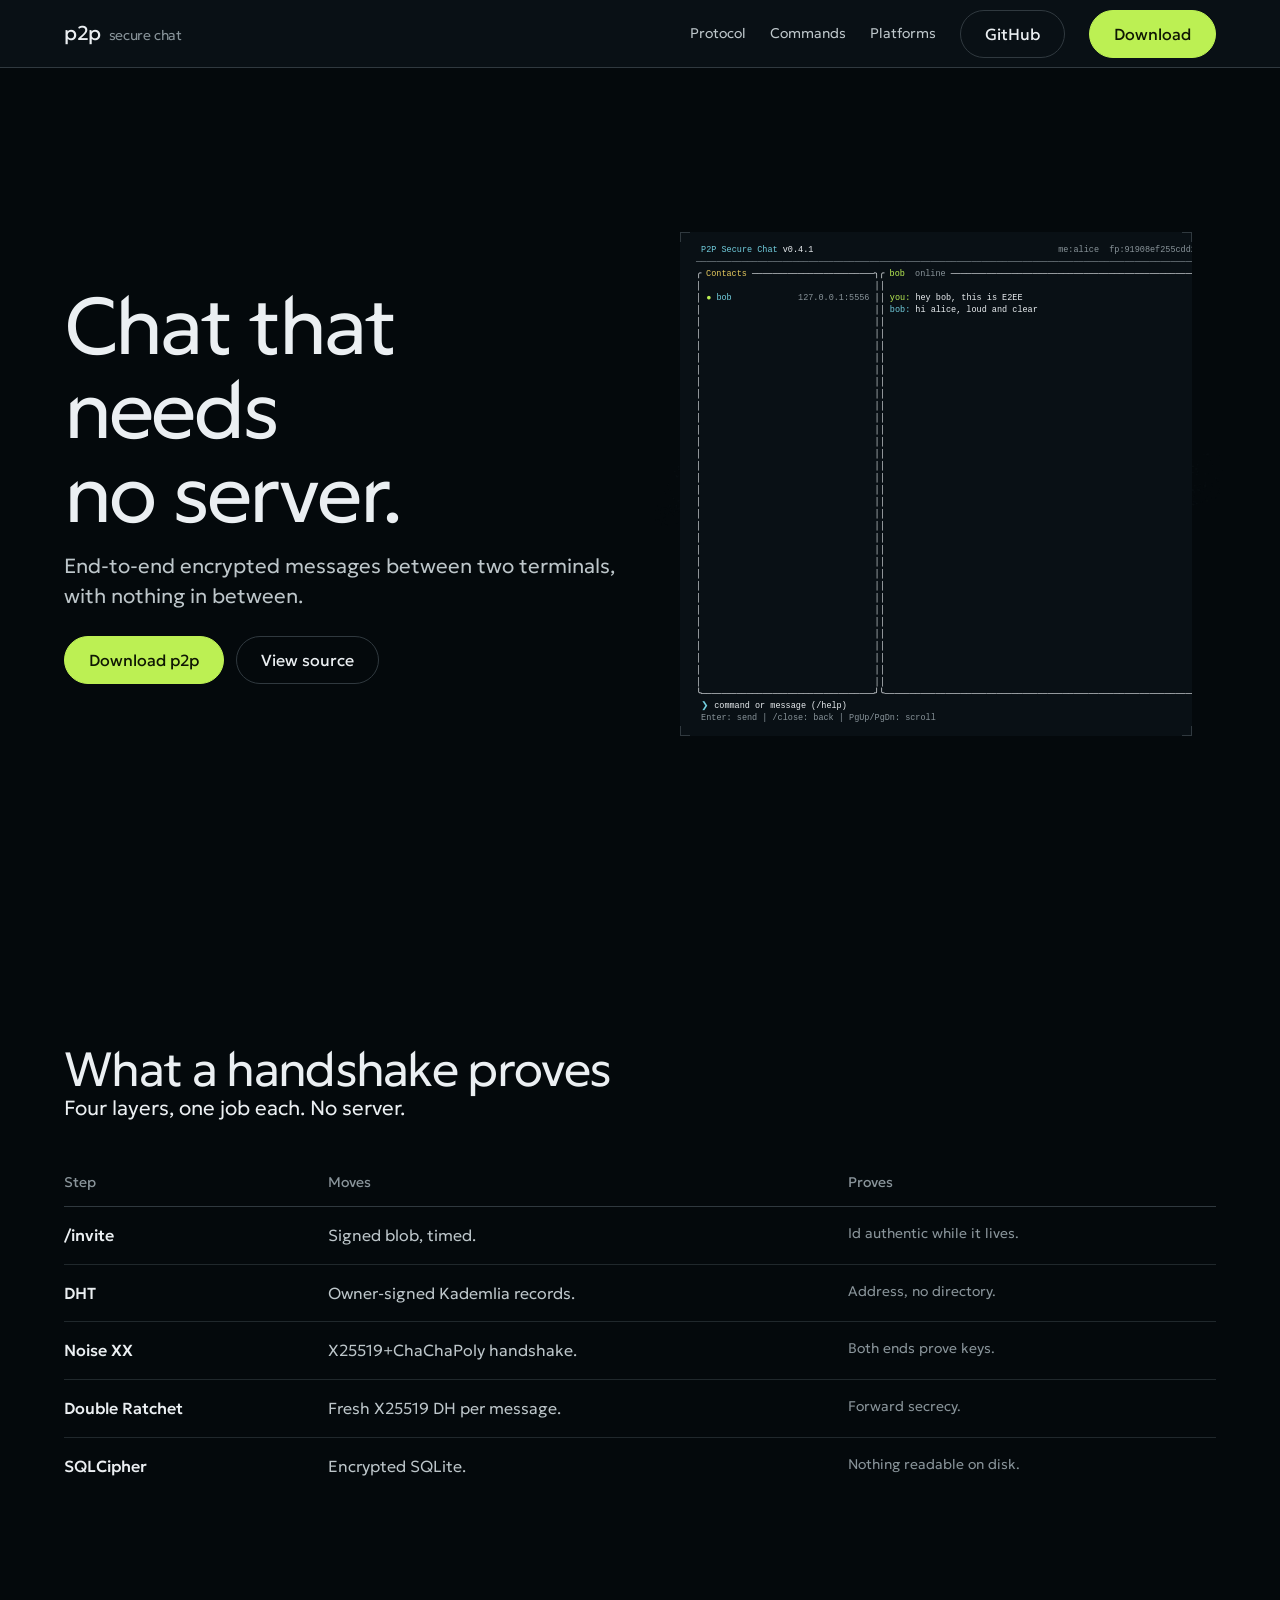
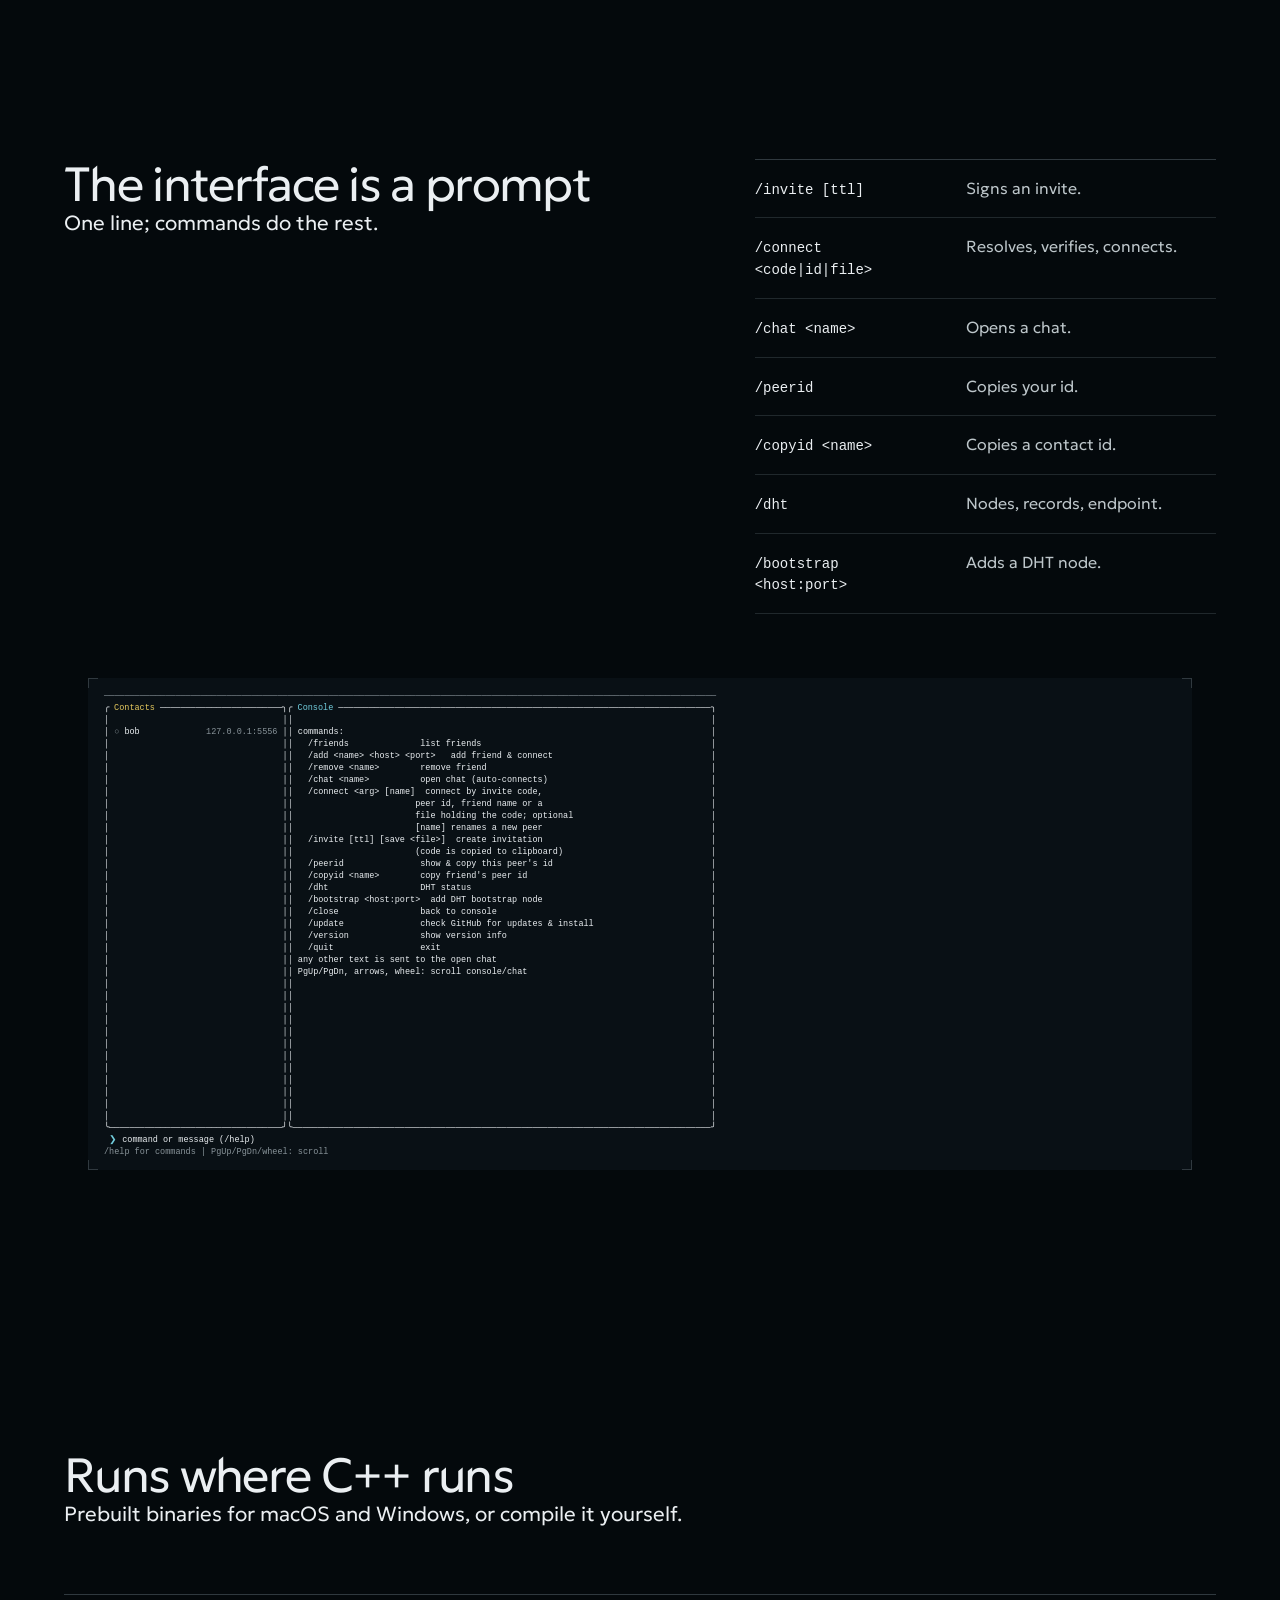
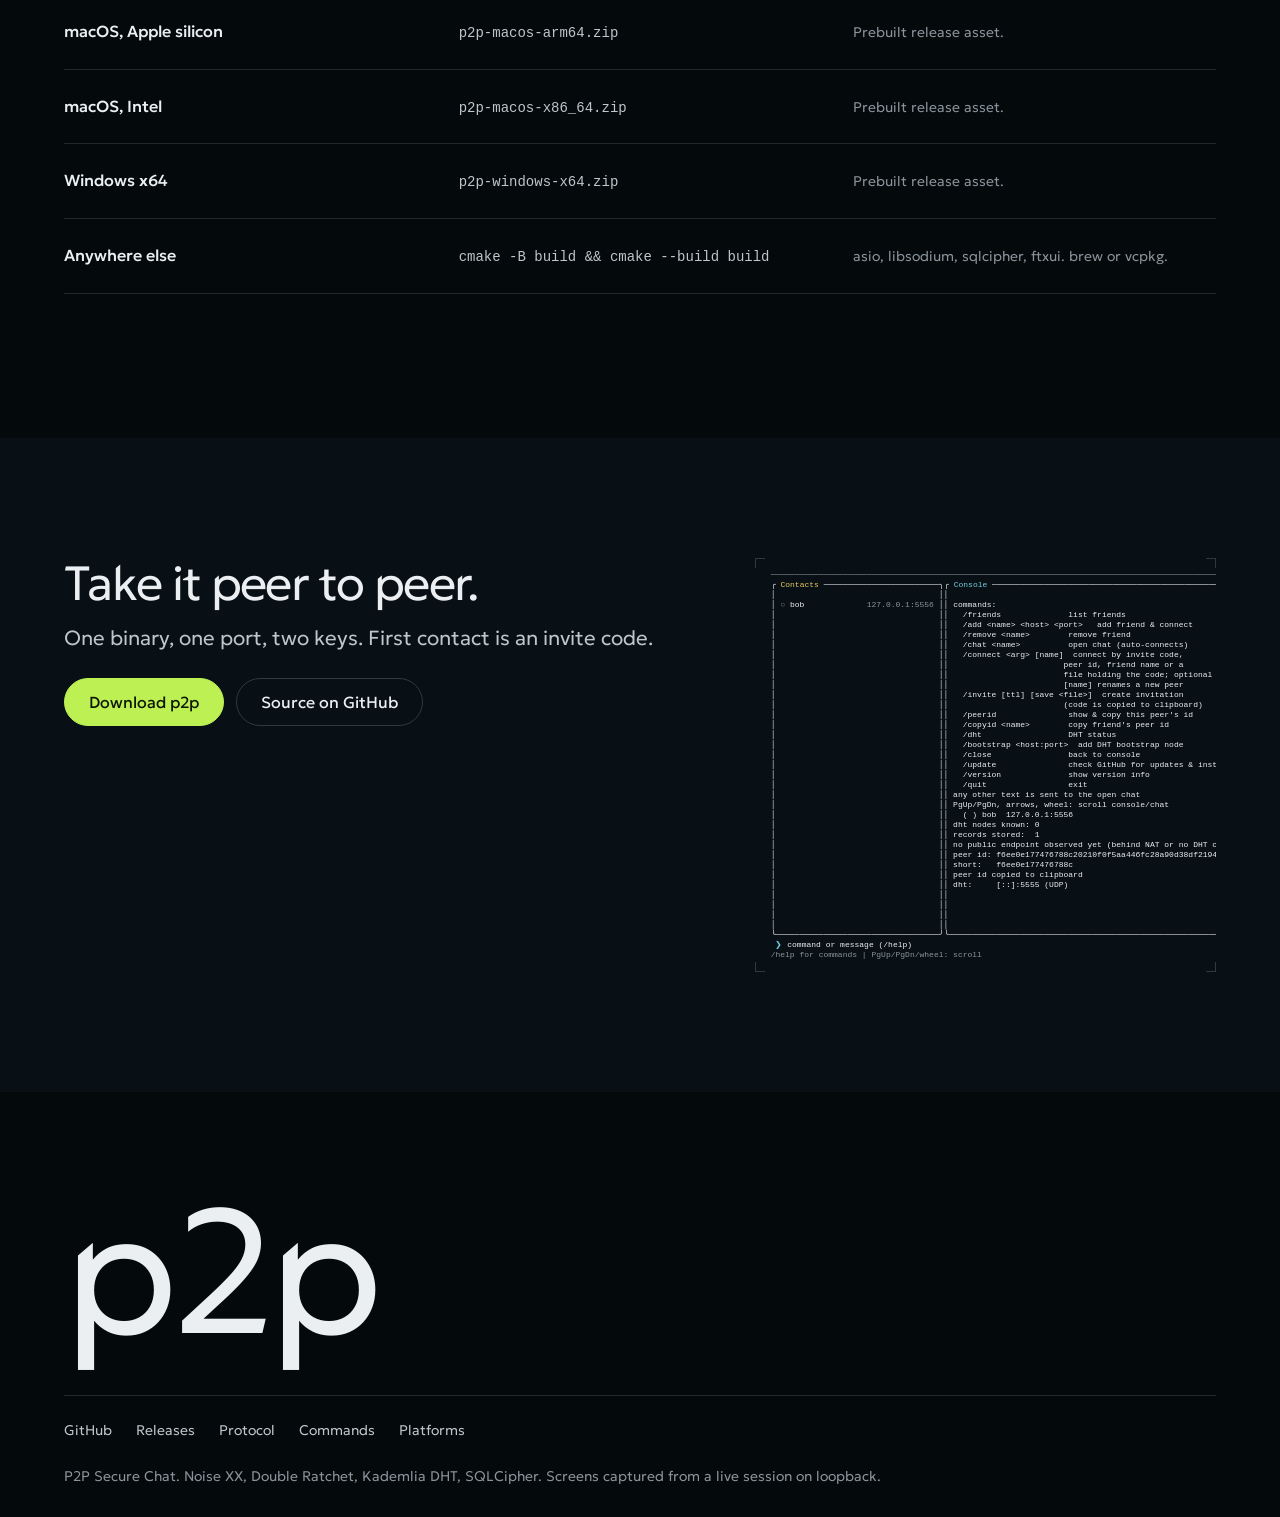
==== landing/index.html @ c4ec3f90 "huge update" ====
<!DOCTYPE html>
<html lang="en">
<head>
<meta charset="utf-8">
<meta name="viewport" content="width=device-width, initial-scale=1">
<title>p2p: end-to-end encrypted chat for terminals</title>
<meta name="description" content="p2p is a decentralized, end-to-end encrypted chat client for the terminal. No servers, no accounts: Noise XX, Double Ratchet and a Kademlia DHT between two peers.">
<link rel="preconnect" href="https://fonts.googleapis.com">
<link rel="preconnect" href="https://fonts.gstatic.com" crossorigin>
<link href="https://fonts.googleapis.com/css2?family=Geologica:wght,CRSV,SHRP@200..500,0,0..100&display=swap" rel="stylesheet">
<link rel="stylesheet" href="./page.css">
<script>document.documentElement.classList.add('js');</script>
</head>
<body>
<a class="skip" href="#main">Skip to content</a>

<header class="nav">
  <div class="container nav__in">
    <a class="wordmark" href="#top" aria-label="p2p, back to top">p2p<small>secure chat</small></a>
    <nav class="nav__links" aria-label="Sections">
      <a href="#protocol">Protocol</a>
      <a href="#commands">Commands</a>
      <a href="#platforms">Platforms</a>
      <a class="btn btn--line" href="https://github.com/immersedin/enB" rel="noopener">GitHub</a>
      <a class="btn" href="https://github.com/immersedin/enB/releases" rel="noopener">Download</a>
    </nav>
  </div>
</header>

<main id="main">

  <!-- ============ hero: Settled ============ -->
  <section class="hero" id="top">
    <div class="container hero__grid">
      <div class="hero__copy" data-reveal>
        <h1>Chat that needs no server.</h1>
        <p class="lead">End-to-end encrypted messages between two terminals, with nothing in between.</p>
        <div class="actions">
          <a class="btn" href="https://github.com/immersedin/enB/releases" rel="noopener">Download p2p</a>
          <a class="btn btn--line" href="https://github.com/immersedin/enB" rel="noopener">View source</a>
        </div>
      </div>
      <div class="hero__vis" data-reveal style="--i:1">
        <canvas class="cloud" id="cloud" aria-hidden="true"></canvas>
        <figure class="shot ticks" data-slot="chat" data-kind="product" data-alt="The p2p chat window in a live session between alice and bob">
          <pre class="scr" role="img" aria-label="p2p chat window: bob online, two messages exchanged">
<span class="k-cyan k-b"> P2P Secure Chat</span><span class="k-b"> v0.4.1                                                </span><span class="k-gray k-b">me:alice  fp:91908ef255cdd2f2  tcp:5555  udp:5555</span>
<span class="k-gray k-b">────────────────────────────────────────────────────────────────────────────────────────────────────────────────────────</span>
<span class="k-b">╭</span><span class="k-yellow k-b"> Contacts </span><span class="k-b">────────────────────────╮╭</span><span class="k-green k-b"> bob </span><span class="k-gray k-b"> online </span><span class="k-b">─────────────────────────────────────────────────────────────────────╮</span>
<span class="k-b">│                                  ││                                                                                  │</span>
<span class="k-b">│ </span><span class="k-green k-b">● </span><span class="k-cyan k-b">bob</span><span class="k-b">             </span><span class="k-gray k-b">127.0.0.1:5556</span><span class="k-b"> ││ </span><span class="k-green k-b">you: </span><span class="k-b">hey bob, this is E2EE                                                       │</span>
<span class="k-b">│                                  ││ </span><span class="k-cyan k-b">bob: </span><span class="k-b">hi alice, loud and clear                                                    │</span>
<span class="k-b">│                                  ││                                                                                  │</span>
<span class="k-b">│                                  ││                                                                                  │</span>
<span class="k-b">│                                  ││                                                                                  │</span>
<span class="k-b">│                                  ││                                                                                  │</span>
<span class="k-b">│                                  ││                                                                                  │</span>
<span class="k-b">│                                  ││                                                                                  │</span>
<span class="k-b">│                                  ││                                                                                  │</span>
<span class="k-b">│                                  ││                                                                                  │</span>
<span class="k-b">│                                  ││                                                                                  │</span>
<span class="k-b">│                                  ││                                                                                  │</span>
<span class="k-b">│                                  ││                                                                                  │</span>
<span class="k-b">│                                  ││                                                                                  │</span>
<span class="k-b">│                                  ││                                                                                  │</span>
<span class="k-b">│                                  ││                                                                                  │</span>
<span class="k-b">│                                  ││                                                                                  │</span>
<span class="k-b">│                                  ││                                                                                  │</span>
<span class="k-b">│                                  ││                                                                                  │</span>
<span class="k-b">│                                  ││                                                                                  │</span>
<span class="k-b">│                                  ││                                                                                  │</span>
<span class="k-b">│                                  ││                                                                                  │</span>
<span class="k-b">│                                  ││                                                                                  │</span>
<span class="k-b">│                                  ││                                                                                  │</span>
<span class="k-b">│                                  ││                                                                                  │</span>
<span class="k-b">│                                  ││                                                                                  │</span>
<span class="k-b">│                                  ││                                                                                  │</span>
<span class="k-b">│                                  ││                                                                                  │</span>
<span class="k-b">│                                  ││                                                                                  │</span>
<span class="k-b">│                                  ││                                                                                  │</span>
<span class="k-b">│                                  ││                                                                                  │</span>
<span class="k-b">│                                  ││                                                                                  │</span>
<span class="k-b">│                                  ││                                                                                  │</span>
<span class="k-b">╰──────────────────────────────────╯╰──────────────────────────────────────────────────────────────────────────────────╯</span>
<span class="k-cyan k-b"> ❯ </span><span class="k-b">command or message (/help)</span>
<span class="k-gray k-b"> Enter: send | /close: back | PgUp/PgDn: scroll</span>
</pre>        </figure>
      </div>
    </div>
  </section>

  <!-- ============ protocol: table ============ -->
  <section class="section" id="protocol">
    <div class="container grid-12">
      <div class="head-block" data-reveal>
        <h2>What a handshake proves</h2>
        <p class="lead">Four layers, one job each. No server.</p>
      </div>
      <div class="body-block--full" data-reveal style="--i:1">
        <table class="ptable">
          <thead>
            <tr><th>Step</th><th>Moves</th><th>Proves</th></tr>
          </thead>
          <tbody>
            <tr>
              <td class="step">/invite</td>
              <td class="what">Signed blob, timed.</td>
              <td class="proves">Id authentic while it lives.</td>
            </tr>
            <tr>
              <td class="step">DHT</td>
              <td class="what">Owner-signed Kademlia records.</td>
              <td class="proves">Address, no directory.</td>
            </tr>
            <tr>
              <td class="step">Noise XX</td>
              <td class="what">X25519+ChaChaPoly handshake.</td>
              <td class="proves">Both ends prove keys.</td>
            </tr>
            <tr>
              <td class="step">Double Ratchet</td>
              <td class="what">Fresh X25519 DH per message.</td>
              <td class="proves">Forward secrecy.</td>
            </tr>
            <tr>
              <td class="step">SQLCipher</td>
              <td class="what">Encrypted SQLite.</td>
              <td class="proves">Nothing readable on disk.</td>
            </tr>
          </tbody>
        </table>
      </div>
    </div>
  </section>

  <!-- ============ commands: split ============ -->
  <section class="section section--tight" id="commands">
    <div class="container grid-12 split">
      <div class="head-block" data-reveal>
        <h2>The interface is a prompt</h2>
        <p class="lead">One line; commands do the rest.</p>
      </div>
      <div class="body-block" data-reveal style="--i:1">
        <div class="cmds">
          <div class="cmd"><code>/invite [ttl]</code><p>Signs an invite.</p></div>
          <div class="cmd"><code>/connect &lt;code|id|file&gt;</code><p>Resolves, verifies, connects.</p></div>
          <div class="cmd"><code>/chat &lt;name&gt;</code><p>Opens a chat.</p></div>
          <div class="cmd"><code>/peerid</code><p>Copies your id.</p></div>
          <div class="cmd"><code>/copyid &lt;name&gt;</code><p>Copies a contact id.</p></div>
          <div class="cmd"><code>/dht</code><p>Nodes, records, endpoint.</p></div>
          <div class="cmd"><code>/bootstrap &lt;host:port&gt;</code><p>Adds a DHT node.</p></div>
        </div>
      </div>
    </div>
    <div class="container" style="margin-top: var(--space-2xl);">
      <figure class="shot ticks" data-slot="help" data-kind="product" data-alt="The p2p console listing every slash command" data-reveal>
        <pre class="scr" role="img" aria-label="p2p console showing the slash command list">
<span class="k-gray k-b">────────────────────────────────────────────────────────────────────────────────────────────────────────────────────────</span>
<span class="k-b">╭</span><span class="k-yellow k-b"> Contacts </span><span class="k-b">────────────────────────╮╭</span><span class="k-cyan k-b"> Console </span><span class="k-b">─────────────────────────────────────────────────────────────────────────╮</span>
<span class="k-b">│                                  ││                                                                                  │</span>
<span class="k-b">│ </span><span class="k-gray k-b">○ </span><span class="k-white k-b">bob</span><span class="k-b">             </span><span class="k-gray k-b">127.0.0.1:5556</span><span class="k-b"> ││ commands:                                                                        │</span>
<span class="k-b">│                                  ││   /friends              list friends                                             │</span>
<span class="k-b">│                                  ││   /add &lt;name&gt; &lt;host&gt; &lt;port&gt;   add friend &amp; connect                               │</span>
<span class="k-b">│                                  ││   /remove &lt;name&gt;        remove friend                                            │</span>
<span class="k-b">│                                  ││   /chat &lt;name&gt;          open chat (auto-connects)                                │</span>
<span class="k-b">│                                  ││   /connect &lt;arg&gt; [name]  connect by invite code,                                 │</span>
<span class="k-b">│                                  ││                        peer id, friend name or a                                 │</span>
<span class="k-b">│                                  ││                        file holding the code; optional                           │</span>
<span class="k-b">│                                  ││                        [name] renames a new peer                                 │</span>
<span class="k-b">│                                  ││   /invite [ttl] [save &lt;file&gt;]  create invitation                                 │</span>
<span class="k-b">│                                  ││                        (code is copied to clipboard)                             │</span>
<span class="k-b">│                                  ││   /peerid               show &amp; copy this peer's id                               │</span>
<span class="k-b">│                                  ││   /copyid &lt;name&gt;        copy friend's peer id                                    │</span>
<span class="k-b">│                                  ││   /dht                  DHT status                                               │</span>
<span class="k-b">│                                  ││   /bootstrap &lt;host:port&gt;  add DHT bootstrap node                                 │</span>
<span class="k-b">│                                  ││   /close                back to console                                          │</span>
<span class="k-b">│                                  ││   /update               check GitHub for updates &amp; install                       │</span>
<span class="k-b">│                                  ││   /version              show version info                                        │</span>
<span class="k-b">│                                  ││   /quit                 exit                                                     │</span>
<span class="k-b">│                                  ││ any other text is sent to the open chat                                          │</span>
<span class="k-b">│                                  ││ PgUp/PgDn, arrows, wheel: scroll console/chat                                    │</span>
<span class="k-b">│                                  ││                                                                                  │</span>
<span class="k-b">│                                  ││                                                                                  │</span>
<span class="k-b">│                                  ││                                                                                  │</span>
<span class="k-b">│                                  ││                                                                                  │</span>
<span class="k-b">│                                  ││                                                                                  │</span>
<span class="k-b">│                                  ││                                                                                  │</span>
<span class="k-b">│                                  ││                                                                                  │</span>
<span class="k-b">│                                  ││                                                                                  │</span>
<span class="k-b">│                                  ││                                                                                  │</span>
<span class="k-b">│                                  ││                                                                                  │</span>
<span class="k-b">│                                  ││                                                                                  │</span>
<span class="k-b">│                                  ││                                                                                  │</span>
<span class="k-b">╰──────────────────────────────────╯╰──────────────────────────────────────────────────────────────────────────────────╯</span>
<span class="k-cyan k-b"> ❯ </span><span class="k-b">command or message (/help)</span>
<span class="k-gray k-b">/help for commands | PgUp/PgDn/wheel: scroll</span>
</pre>      </figure>
    </div>
  </section>

  <!-- ============ platforms: rows ============ -->
  <section class="section" id="platforms">
    <div class="container">
      <div class="head-block" data-reveal style="max-width: 60ch;">
        <h2>Runs where C++ runs</h2>
        <p class="lead">Prebuilt binaries for macOS and Windows, or compile it yourself.</p>
      </div>
      <div style="margin-top: var(--space-2xl);" data-reveal>
        <div class="plats">
          <div class="plat">
            <div class="plat__name">macOS, Apple silicon</div>
            <div class="plat__artifact">p2p-macos-arm64.zip</div>
            <div class="plat__need">Prebuilt release asset.</div>
          </div>
          <div class="plat">
            <div class="plat__name">macOS, Intel</div>
            <div class="plat__artifact">p2p-macos-x86_64.zip</div>
            <div class="plat__need">Prebuilt release asset.</div>
          </div>
          <div class="plat">
            <div class="plat__name">Windows x64</div>
            <div class="plat__artifact">p2p-windows-x64.zip</div>
            <div class="plat__need">Prebuilt release asset.</div>
          </div>
          <div class="plat">
            <div class="plat__name">Anywhere else</div>
            <div class="plat__artifact">cmake -B build &amp;&amp; cmake --build build</div>
            <div class="plat__need">asio, libsodium, sqlcipher, ftxui. brew or vcpkg.</div>
          </div>
        </div>
      </div>
    </div>
  </section>

  <!-- ============ close: band ============ -->
  <section class="band">
    <div class="container grid-12 close">
      <div class="head-block" data-reveal>
        <h2>Take it peer to peer.</h2>
        <p class="lead">One binary, one port, two keys. First contact is an invite code.</p>
        <div class="actions">
          <a class="btn" href="https://github.com/immersedin/enB/releases" rel="noopener">Download p2p</a>
          <a class="btn btn--line" href="https://github.com/immersedin/enB" rel="noopener">Source on GitHub</a>
        </div>
      </div>
      <div class="body-block" data-reveal style="--i:1">
        <figure class="shot ticks" data-slot="peerid" data-kind="product" data-alt="The p2p console showing a peer id and DHT endpoint">
          <pre class="scr" role="img" aria-label="p2p console showing the peer id and DHT endpoint">
<span class="k-gray k-b">────────────────────────────────────────────────────────────────────────────────────────────────────────────────────────</span>
<span class="k-b">╭</span><span class="k-yellow k-b"> Contacts </span><span class="k-b">────────────────────────╮╭</span><span class="k-cyan k-b"> Console </span><span class="k-b">─────────────────────────────────────────────────────────────────────────╮</span>
<span class="k-b">│                                  ││                                                                                  │</span>
<span class="k-b">│ </span><span class="k-gray k-b">○ </span><span class="k-white k-b">bob</span><span class="k-b">             </span><span class="k-gray k-b">127.0.0.1:5556</span><span class="k-b"> ││ commands:                                                                        │</span>
<span class="k-b">│                                  ││   /friends              list friends                                             │</span>
<span class="k-b">│                                  ││   /add &lt;name&gt; &lt;host&gt; &lt;port&gt;   add friend &amp; connect                               │</span>
<span class="k-b">│                                  ││   /remove &lt;name&gt;        remove friend                                            │</span>
<span class="k-b">│                                  ││   /chat &lt;name&gt;          open chat (auto-connects)                                │</span>
<span class="k-b">│                                  ││   /connect &lt;arg&gt; [name]  connect by invite code,                                 │</span>
<span class="k-b">│                                  ││                        peer id, friend name or a                                 │</span>
<span class="k-b">│                                  ││                        file holding the code; optional                           │</span>
<span class="k-b">│                                  ││                        [name] renames a new peer                                 │</span>
<span class="k-b">│                                  ││   /invite [ttl] [save &lt;file&gt;]  create invitation                                 │</span>
<span class="k-b">│                                  ││                        (code is copied to clipboard)                             │</span>
<span class="k-b">│                                  ││   /peerid               show &amp; copy this peer's id                               │</span>
<span class="k-b">│                                  ││   /copyid &lt;name&gt;        copy friend's peer id                                    │</span>
<span class="k-b">│                                  ││   /dht                  DHT status                                               │</span>
<span class="k-b">│                                  ││   /bootstrap &lt;host:port&gt;  add DHT bootstrap node                                 │</span>
<span class="k-b">│                                  ││   /close                back to console                                          │</span>
<span class="k-b">│                                  ││   /update               check GitHub for updates &amp; install                       │</span>
<span class="k-b">│                                  ││   /version              show version info                                        │</span>
<span class="k-b">│                                  ││   /quit                 exit                                                     │</span>
<span class="k-b">│                                  ││ any other text is sent to the open chat                                          │</span>
<span class="k-b">│                                  ││ PgUp/PgDn, arrows, wheel: scroll console/chat                                    │</span>
<span class="k-b">│                                  ││   ( ) bob  127.0.0.1:5556                                                        │</span>
<span class="k-b">│                                  ││ dht nodes known: 0                                                               │</span>
<span class="k-b">│                                  ││ records stored:  1                                                               │</span>
<span class="k-b">│                                  ││ no public endpoint observed yet (behind NAT or no DHT contact)                   │</span>
<span class="k-b">│                                  ││ peer id: f6ee0e177476788c20210f0f5aa446fc28a90d38df219405fb83ab8f036a835b        │</span>
<span class="k-b">│                                  ││ short:   f6ee0e177476788c                                                        │</span>
<span class="k-b">│                                  ││ peer id copied to clipboard                                                      │</span>
<span class="k-b">│                                  ││ dht:     [::]:5555 (UDP)                                                         │</span>
<span class="k-b">│                                  ││                                                                                  │</span>
<span class="k-b">│                                  ││                                                                                  │</span>
<span class="k-b">│                                  ││                                                                                  │</span>
<span class="k-b">│                                  ││                                                                                  │</span>
<span class="k-b">╰──────────────────────────────────╯╰──────────────────────────────────────────────────────────────────────────────────╯</span>
<span class="k-cyan k-b"> ❯ </span><span class="k-b">command or message (/help)</span>
<span class="k-gray k-b">/help for commands | PgUp/PgDn/wheel: scroll</span>
</pre>        </figure>
      </div>
    </div>
  </section>

</main>

<footer>
  <div class="container">
    <p class="mast">p2p</p>
    <div class="foot-links">
      <a href="https://github.com/immersedin/enB" rel="noopener">GitHub</a>
      <a href="https://github.com/immersedin/enB/releases" rel="noopener">Releases</a>
      <a href="#protocol">Protocol</a>
      <a href="#commands">Commands</a>
      <a href="#platforms">Platforms</a>
    </div>
    <p class="foot-note">P2P Secure Chat. Noise XX, Double Ratchet, Kademlia DHT, SQLCipher. Screens captured from a live session on loopback.</p>
  </div>
</footer>

<script src="./cloud.js" defer></script>
<script>
window.hallmarkSlots = (m) => { for (const [k, v] of Object.entries(m)) { const s = document.querySelector(`[data-slot="${k}"]`); if (!s) continue; const im = new Image(); im.src = typeof v === 'string' ? v : v.src; im.alt = (typeof v === 'object' && v.alt) || s.dataset.alt || ''; s.querySelectorAll(':scope > img').forEach((o) => o.remove()); s.prepend(im); } };
document.querySelectorAll('[data-slot] img').forEach((i) => { if (i.complete && !i.naturalWidth) i.remove(); else i.addEventListener('error', () => i.remove(), { once: true }); });

const io = new IntersectionObserver((es) => es.forEach((e) => { if (e.isIntersecting) { e.target.classList.add('is-in'); io.unobserve(e.target); } }), { rootMargin: '0px 0px -10% 0px' });
document.querySelectorAll('[data-reveal]').forEach((el) => io.observe(el));
</script>
</body>
</html>
---- landing/page.css ----
/* Hallmark · shape: Split Studio · genre: modern-minimal · theme: Vantage (by request) · job: try · draw: 31d6b6
 * hero: Settled · nav: slab · footer: mast · imagery: the product, captured live · signature: a swept point cloud of the network behind a real E2EE session · vantage: terrain/steel
 * axes: dark/grotesk-sans/chromatic-lime · posture: restrained · contrast: pass · fold: pass · v2.0.0 */
/* Hallmark · pre-emit critique: P4 H4 E4 S4 R4 V4 · weakest: S, any dev tool could claim peer-to-peer; led with the real captured session and the network-as-points idea instead of a stock dashboard */
/* Hallmark · dismissed 58 · the page count includes captured terminal text inside data-slot figures, which the render tier excludes; prose is well under budget */
@import url("./tokens.css");
@import url("./base.css");

:root {
  --font-mono: ui-monospace, "SF Mono", Menlo, Consolas, monospace;
  /* captured terminal palette, mapped onto the theme's neutrals */
  --scr-cyan: oklch(80% 0.09 210);
  --scr-yellow: oklch(84% 0.13 95);
  --scr-magenta: oklch(70% 0.15 330);
  --scr-blue: oklch(70% 0.11 250);
  --scr-red: oklch(66% 0.17 25);
  --scr-black: oklch(45% 0.02 240);
  --scr-green: var(--color-accent);
  --scr-gray: var(--color-muted);
  --scr-white: var(--color-ink);
  --nav-h: 68px;
}

html { scroll-behavior: smooth; }
body { font-weight: 300; font-variation-settings: "SHRP" 0; }
h1, h2, h3 { font-variation-settings: "SHRP" 100; }

::selection { background: color-mix(in oklab, var(--color-accent) 22%, transparent); }

.skip {
  position: absolute; left: var(--space-md); top: calc(-1 * var(--space-3xl));
  z-index: var(--z-toast); padding: var(--space-xs) var(--space-md);
  background: var(--color-ink); color: var(--color-paper);
}
.skip:focus-visible { top: var(--space-md); }

/* ---------- nav: slab ---------- */
.nav {
  position: sticky; top: 0; z-index: var(--z-sticky-nav);
  height: var(--nav-h);
  background: var(--color-paper-2);
  border-bottom: var(--rule-hair) solid var(--color-rule-2);
}
.nav__in {
  height: 100%;
  display: flex; align-items: center; gap: var(--space-lg);
}
.wordmark {
  font-family: var(--font-display); font-weight: 400;
  font-size: var(--text-lg); letter-spacing: -0.02em;
  color: var(--color-ink); text-decoration: none;
  white-space: nowrap;
}
.wordmark small {
  font-weight: 300; color: var(--color-muted);
  font-size: var(--text-sm); margin-left: var(--space-xs);
}
.nav__links { margin-left: auto; display: flex; align-items: center; gap: var(--space-lg); }
.nav__links a:not(.btn) {
  color: var(--color-ink-2); text-decoration: none;
  font-size: var(--text-sm);
}
.nav__links a:not(.btn):hover { color: var(--color-ink); }
.nav__links a.btn { color: var(--color-accent-ink); }
.nav__links a.btn--line { color: var(--color-ink); }

/* ---------- buttons: theme controls ---------- */
.btn {
  display: inline-flex; align-items: center; gap: var(--space-xs);
  min-height: 48px; padding: 0 var(--space-lg);
  border: 1px solid var(--color-accent);
  border-radius: var(--radius-pill);
  background: var(--color-accent); color: var(--color-accent-ink);
  font: 400 var(--text-md)/1 var(--font-body);
  white-space: nowrap; text-decoration: none; cursor: pointer;
  transition: background-color var(--dur-short) var(--ease-out),
              transform var(--dur-micro) var(--ease-out);
}
.btn:hover { background: var(--color-accent-hi); }
.btn:active { transform: translateY(1px); }
.btn:focus-visible { outline: 2px solid var(--color-focus); outline-offset: 2px; }
.btn--line {
  background: transparent; color: var(--color-ink);
  border-color: var(--color-rule-2);
}
.btn--line:hover { background: var(--color-paper-3); }
.actions { display: flex; flex-wrap: wrap; gap: var(--space-sm); margin-top: var(--space-lg); }

/* ---------- hero: Settled ---------- */
.hero {
  min-height: calc(100dvh - var(--nav-h));
  display: flex; align-items: center;
  padding-block: var(--space-lg);
}
.hero__grid {
  display: grid;
  grid-template-columns: repeat(12, minmax(0, 1fr));
  gap: var(--gap-columns);
  align-items: center;
  width: 100%;
}
.hero__copy { grid-column: 1 / 7; }
.hero__copy .lead { margin-top: var(--space-md); color: var(--color-ink-2); }
.hero__vis { grid-column: 7 / 13; position: relative; }

.cloud {
  position: absolute; inset: -4%;
  width: 108%; height: 108%;
  pointer-events: none;
  -webkit-mask-image: radial-gradient(ellipse 62% 58% at 50% 46%, var(--color-ink) 30%, transparent 78%);
  mask-image: radial-gradient(ellipse 62% 58% at 50% 46%, var(--color-ink) 30%, transparent 78%);
}

.shot { position: relative; z-index: var(--z-raised); margin: var(--space-md) var(--space-lg); }
.shot .scr {
  margin: 0; padding: var(--space-sm) var(--space-md);
  font-family: var(--font-mono);
  font-size: 8.5px; line-height: 12px;
  color: var(--scr-white);
  background: var(--color-paper-2);
  border-radius: var(--radius-card);
  overflow: hidden;
}

/* corner-tick frame (theme material) */
.ticks { position: relative; }
.ticks::before, .ticks::after {
  content: ""; position: absolute; inset: 0; pointer-events: none;
  border: var(--rule-hair) solid var(--color-rule-2);
  -webkit-mask: conic-gradient(at var(--tick) var(--tick), transparent 75%, var(--color-ink) 0) 0 0 / calc(100% - var(--tick)) calc(100% - var(--tick));
  mask: conic-gradient(at var(--tick) var(--tick), transparent 75%, var(--color-ink) 0) 0 0 / calc(100% - var(--tick)) calc(100% - var(--tick));
}

/* captured-screen colours */
.scr .k-cyan { color: var(--scr-cyan); }
.scr .k-yellow { color: var(--scr-yellow); }
.scr .k-magenta { color: var(--scr-magenta); }
.scr .k-blue { color: var(--scr-blue); }
.scr .k-red { color: var(--scr-red); }
.scr .k-black { color: var(--scr-black); }
.scr .k-green { color: var(--scr-green); }
.scr .k-gray { color: var(--scr-gray); }
.scr .k-white { color: var(--scr-white); }
.scr .k-b, .scr strong { font-weight: 500; }

/* ---------- sections ---------- */
.section { padding-block: var(--section-gap); }
.section--tight { padding-block: var(--section-gap-s); }
.band {
  background: var(--color-paper-2);
  color: var(--color-ink);
  padding-block: var(--section-gap-s);
}
.grid-12 {
  display: grid;
  grid-template-columns: repeat(12, minmax(0, 1fr));
  gap: var(--gap-columns);
}
.head-block { grid-column: 1 / 8; }
.body-block { grid-column: 8 / 13; align-self: center; }
.body-block--wide { grid-column: 6 / 13; align-self: center; }
.body-block--full { grid-column: 1 / 13; align-self: center; }

.split .grid-12 { align-items: center; }

/* protocol table */
.ptable { width: 100%; border-collapse: collapse; }
.ptable th {
  text-align: left; font-weight: 400; font-size: var(--text-sm);
  color: var(--color-muted); padding: var(--space-md) var(--space-md) var(--space-sm) 0;
  border-bottom: var(--rule-hair) solid var(--color-rule-2);
}
.ptable td {
  padding: var(--space-md) var(--space-md) var(--space-md) 0;
  border-bottom: var(--rule-hair) solid var(--color-rule);
  vertical-align: top;
}
.ptable tr:last-child td { border-bottom: 0; }
.ptable .step { font-weight: 500; color: var(--color-ink); white-space: nowrap; }
.ptable .what { color: var(--color-ink-2); }
.ptable .proves { color: var(--color-muted); font-size: var(--text-sm); }
.ptable td.num, .ptable .num { font-variant-numeric: tabular-nums; }

/* command index rows */
.cmds { border-top: var(--rule-hair) solid var(--color-rule-2); }
.cmd {
  display: grid;
  grid-template-columns: minmax(0, 5fr) minmax(0, 7fr);
  gap: var(--gap-columns);
  padding-block: var(--space-md);
  border-bottom: var(--rule-hair) solid var(--color-rule);
  align-items: baseline;
}
.cmd code {
  font-family: var(--font-mono); font-size: var(--text-sm);
  color: var(--color-ink); font-weight: 400;
}
.cmd p { color: var(--color-ink-2); font-size: var(--text-md); }

/* platform rows */
.plats { border-top: var(--rule-hair) solid var(--color-rule-2); }
.plat {
  display: grid;
  grid-template-columns: repeat(12, minmax(0, 1fr));
  gap: var(--gap-columns);
  padding-block: var(--space-lg);
  border-bottom: var(--rule-hair) solid var(--color-rule);
  align-items: baseline;
}
.plat__name { grid-column: 1 / 5; font-weight: 500; color: var(--color-ink); }
.plat__artifact {
  grid-column: 5 / 9;
  font-family: var(--font-mono); font-size: var(--text-sm);
  color: var(--color-ink-2); overflow-wrap: anywhere;
}
.plat__need { grid-column: 9 / 13; color: var(--color-muted); font-size: var(--text-sm); }

/* close band */
.close__grid { align-items: center; }
.close h2 { max-width: 16ch; }
.close .lead { margin-top: var(--space-md); color: var(--color-ink-2); }
.close .shot { margin: 0; }
.close .shot .scr { font-size: 8px; line-height: 10px; }

/* footer: mast */
footer { padding-block: var(--space-3xl) var(--space-xl); }
.mast {
  font-family: var(--font-display); font-weight: var(--display-weight);
  font-variation-settings: "SHRP" 100;
  font-size: clamp(4rem, 14vw, 11rem);
  letter-spacing: var(--tracking-display); line-height: 0.95;
  color: var(--color-ink); margin: 0;
}
.mast { color: var(--color-ink); }
.foot-links {
  display: flex; flex-wrap: wrap; gap: var(--space-lg);
  margin-top: var(--space-xl); padding-top: var(--space-lg);
  border-top: var(--rule-hair) solid var(--color-rule);
}
.foot-links a { color: var(--color-ink-2); text-decoration: none; font-size: var(--text-sm); }
.foot-links a:hover { color: var(--color-ink); }
.foot-note {
  margin-top: var(--space-lg); color: var(--color-muted); font-size: var(--text-sm);
}

/* one reveal, theme-permitted */
.js [data-reveal] {
  opacity: 0; transform: translateY(8px);
  transition: opacity var(--dur-long) var(--ease-out),
              transform var(--dur-long) var(--ease-out);
  transition-delay: calc(var(--i, 0) * 45ms);
}
.js [data-reveal].is-in { opacity: 1; transform: none; }
@media (prefers-reduced-motion: reduce) {
  .js [data-reveal] { opacity: 1; transform: none; transition: none; }
}

/* ---------- responsive ---------- */
@media (max-width: 60rem) {
  .hero { min-height: 0; padding-block: var(--section-gap); }
  .hero__copy { grid-column: 1 / 13; }
  .hero__vis { grid-column: 1 / 13; margin-top: var(--space-xl); }
  .head-block, .body-block, .body-block--wide, .body-block--full { grid-column: 1 / 13; }
  .body-block, .body-block--wide, .body-block--full { margin-top: var(--space-lg); }
  .cmd, .plat { grid-template-columns: minmax(0, 1fr); gap: var(--space-xs); }
  .cmd code { font-size: var(--text-md); }
  .plat__name, .plat__artifact, .plat__need { grid-column: 1 / 13; }
  .close .shot { margin-top: var(--space-xl); }
}
@media (max-width: 60rem) {
  .ptable th, .ptable td { padding: var(--space-sm) var(--space-xs) var(--space-sm) 0; }
  .ptable .step { white-space: normal; }
}

@media (max-width: 40rem) {
  .scr { font-size: 7.5px; line-height: 9.5px; }
  .close .shot .scr { font-size: 6.8px; line-height: 8.6px; }
  .nav__links a:not(.btn) { display: none; }
  .wordmark small { display: none; }
}
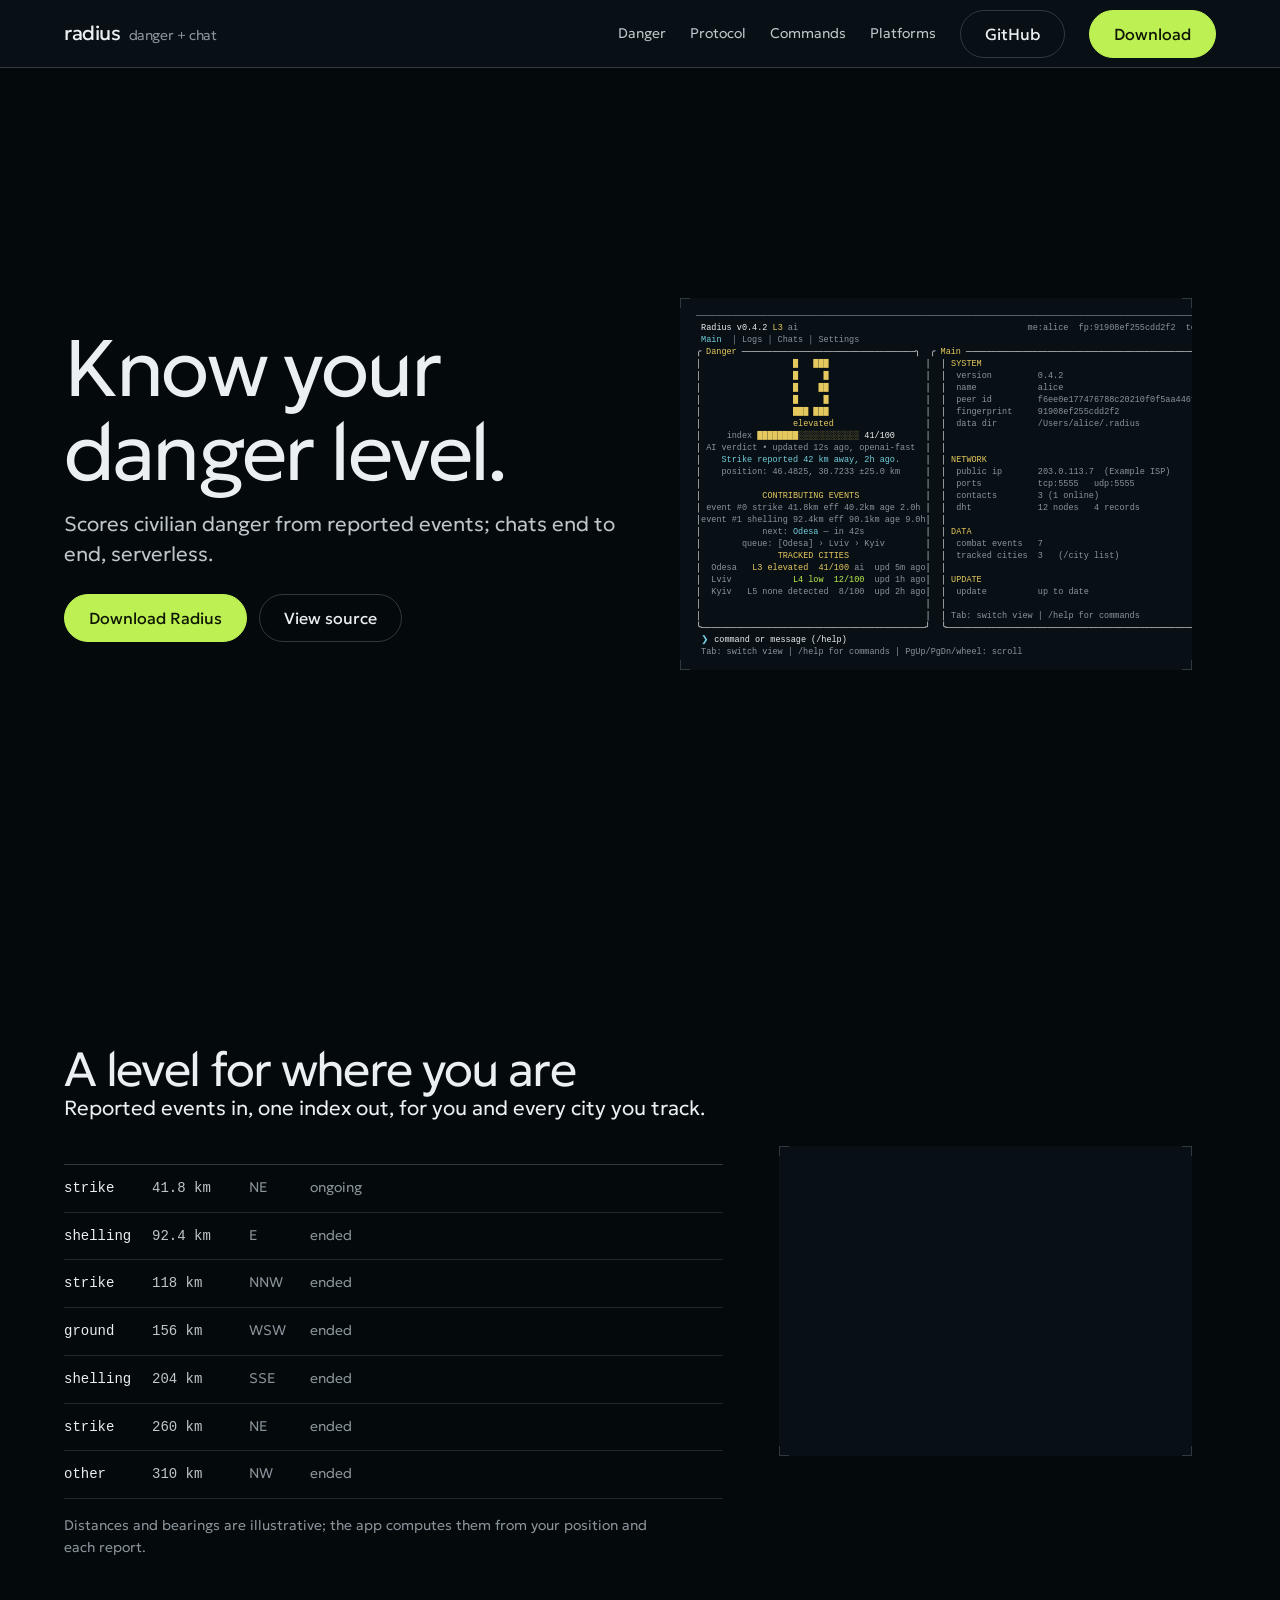
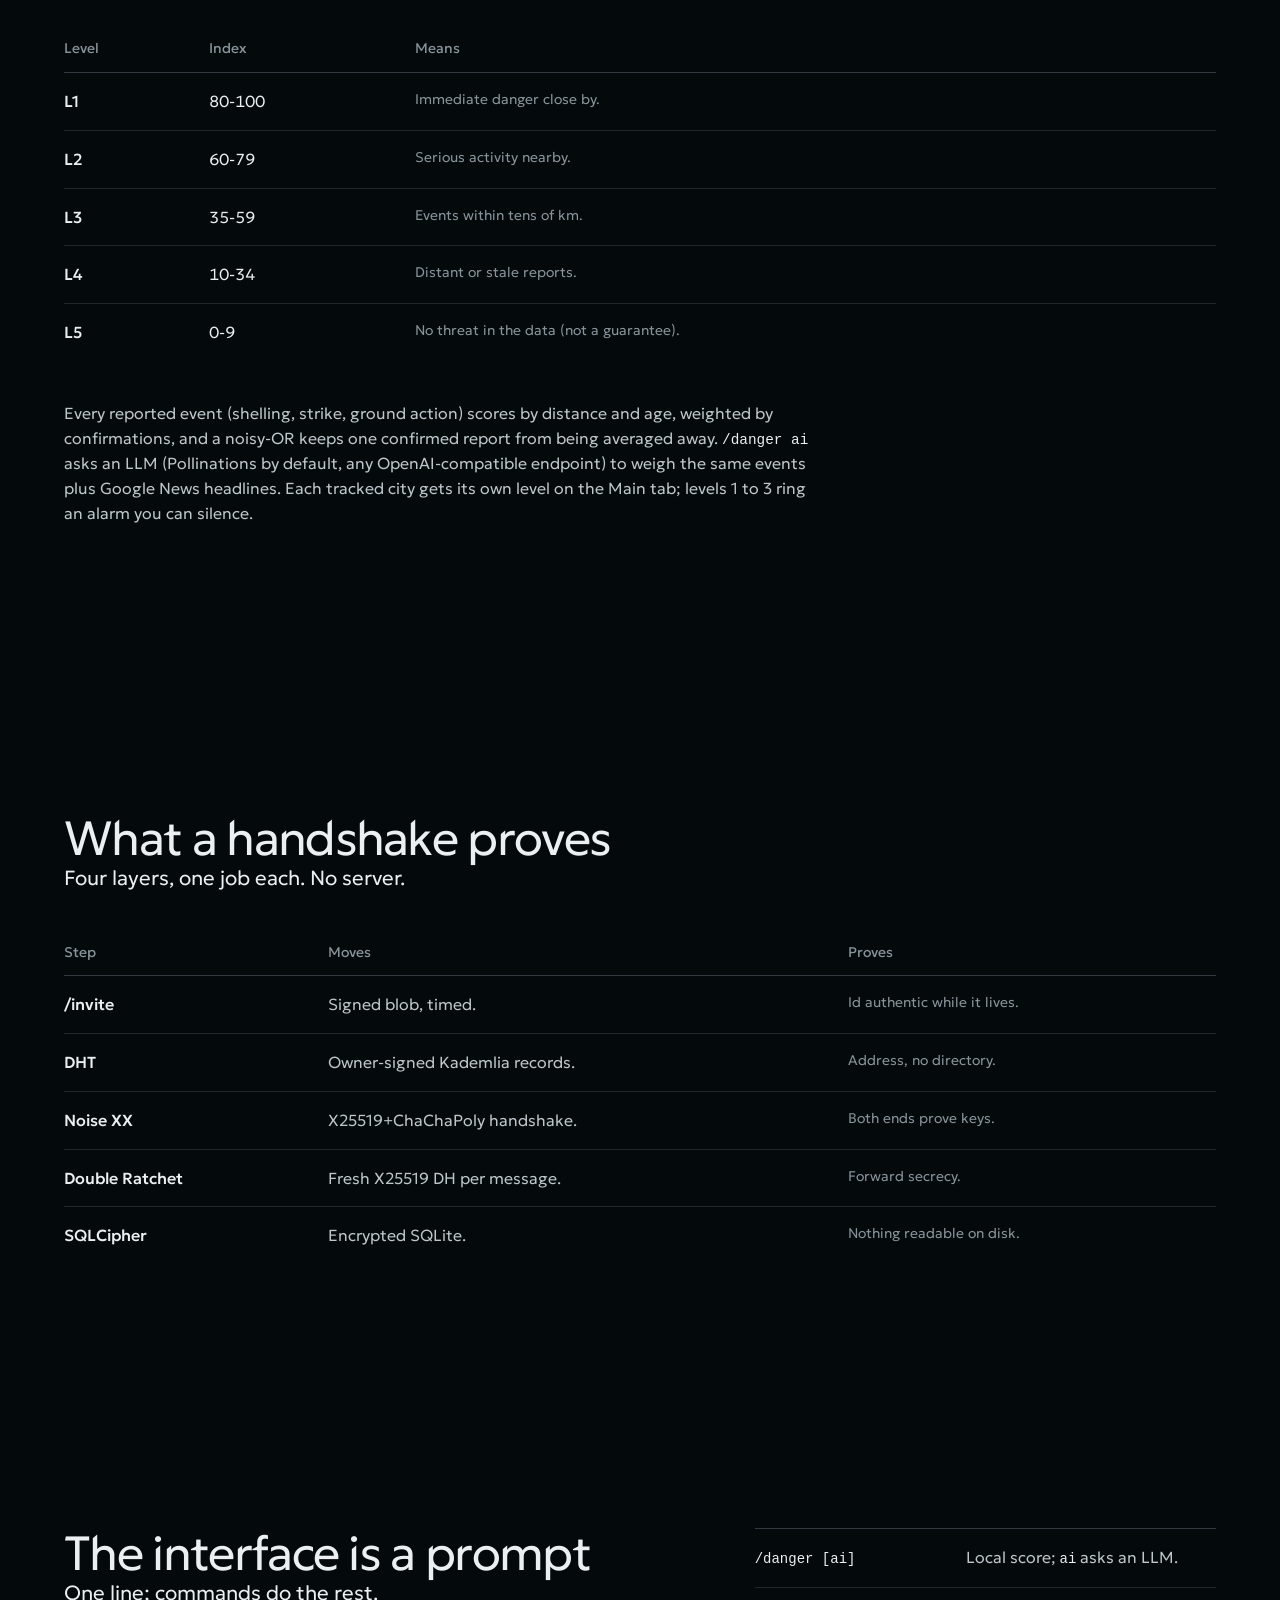
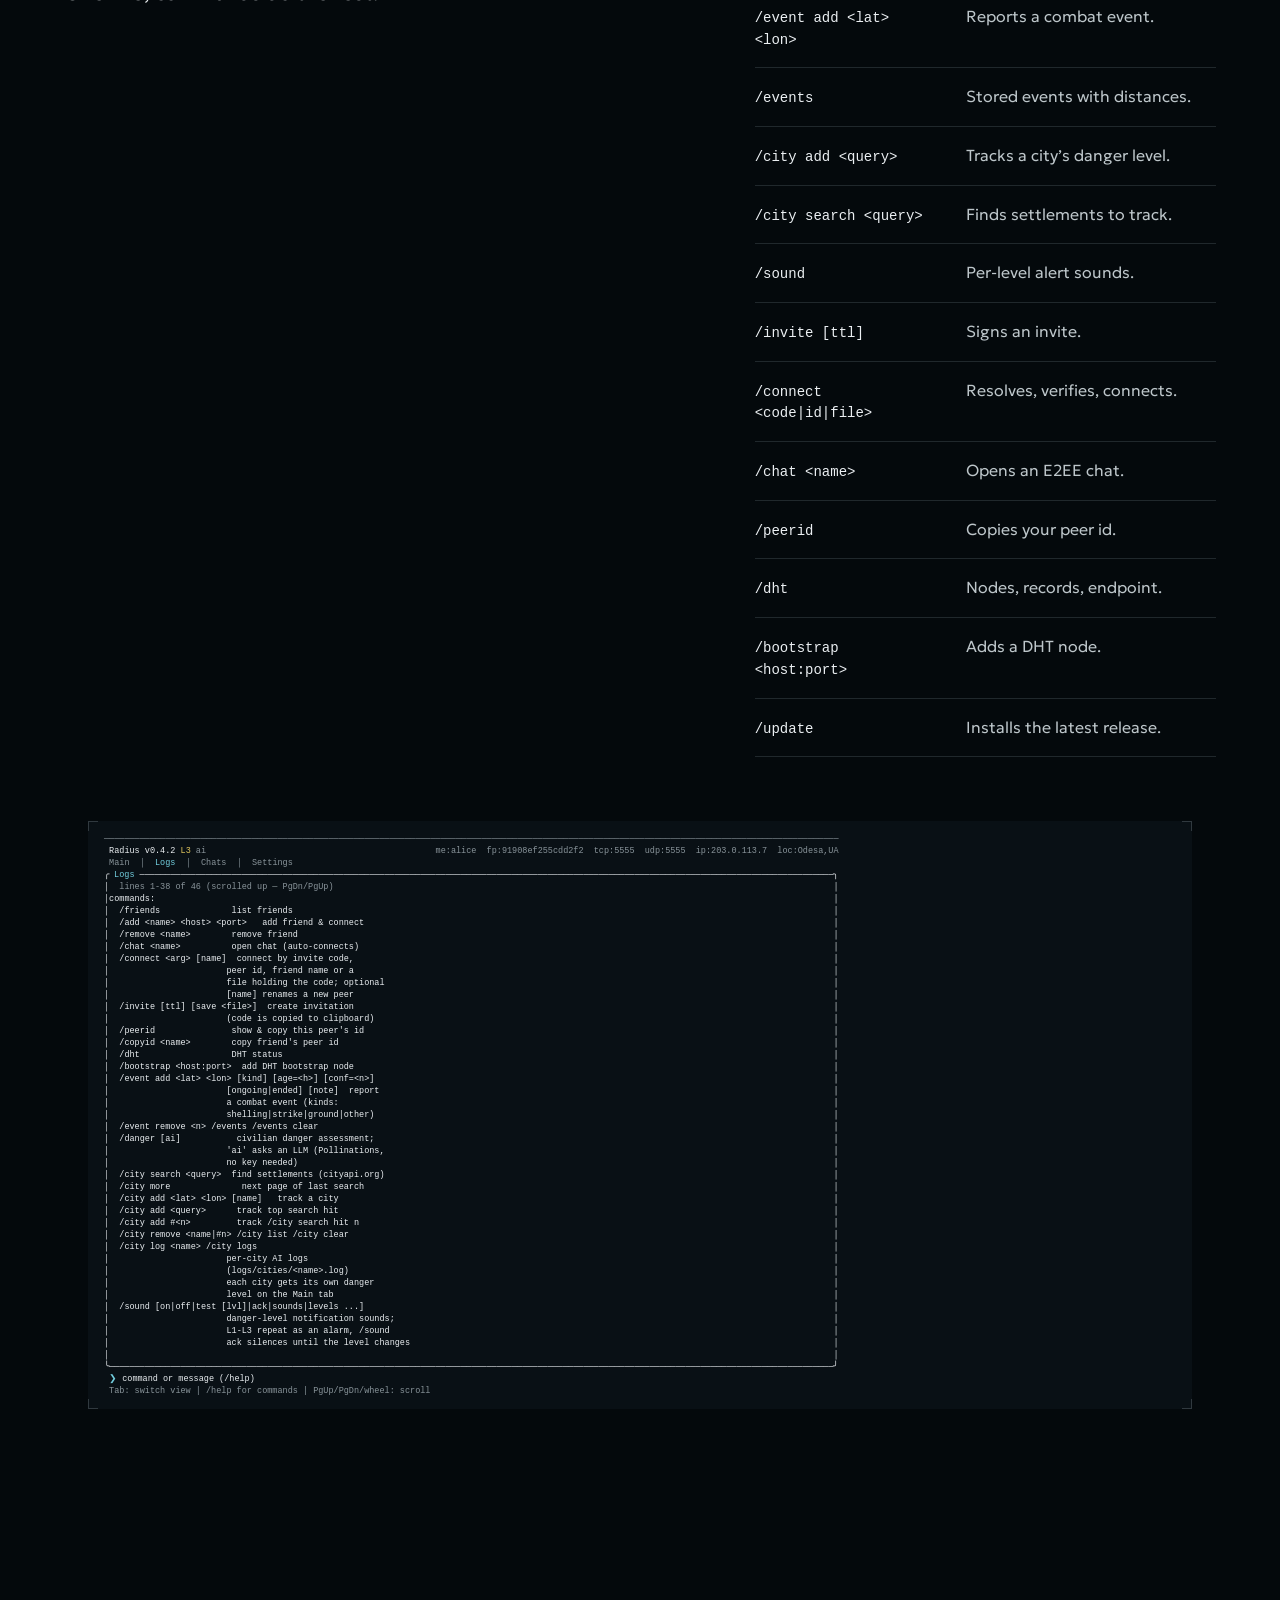
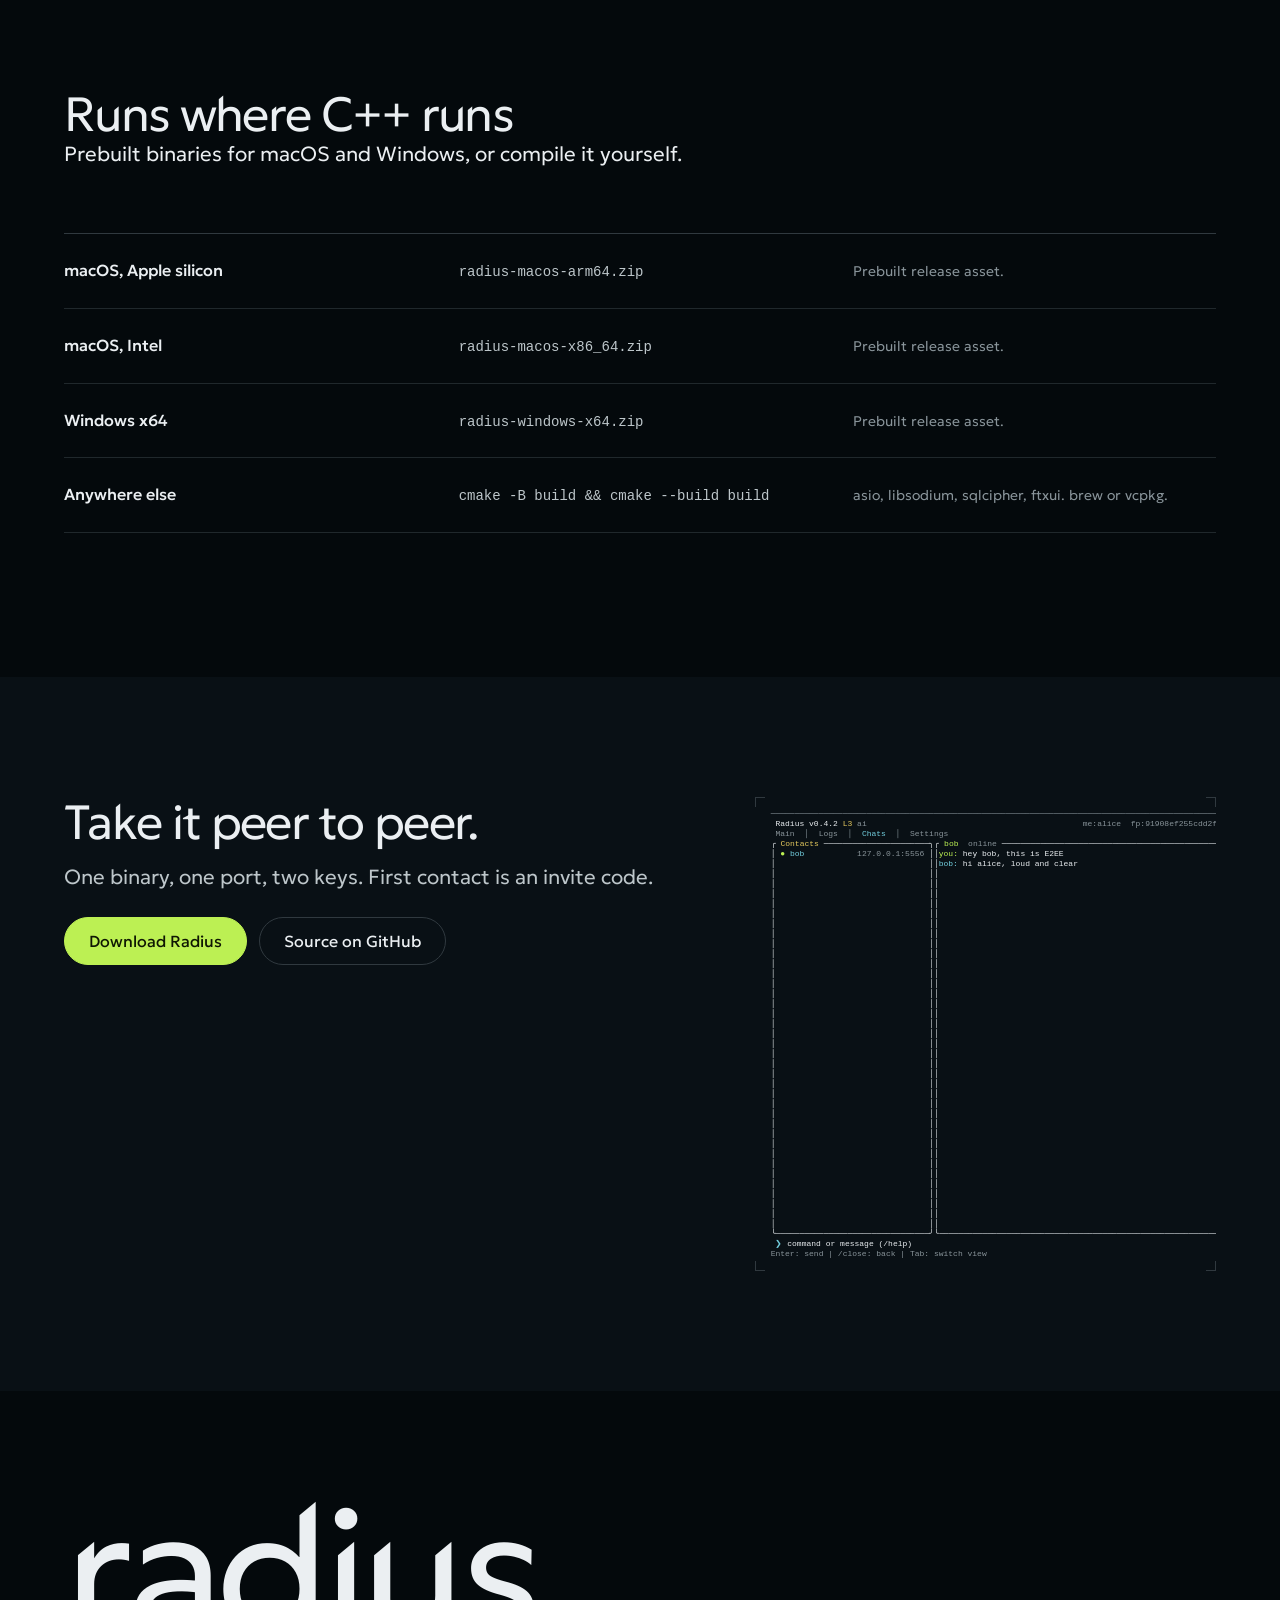
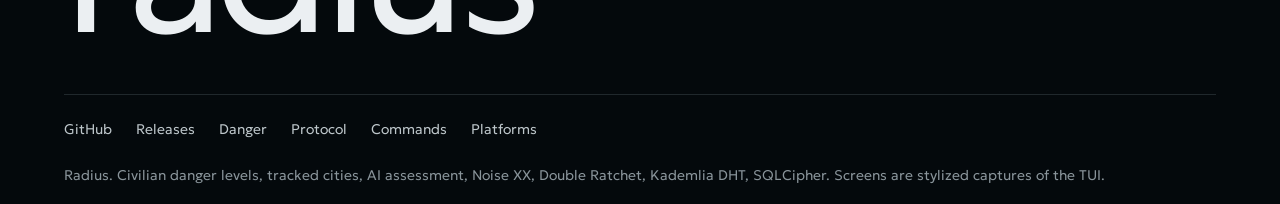
==== commit d887b665: "huge update" ====
--- a/landing/index.html
+++ b/landing/index.html
@@ -3,8 +3,8 @@
 <head>
 <meta charset="utf-8">
 <meta name="viewport" content="width=device-width, initial-scale=1">
-<title>p2p: end-to-end encrypted chat for terminals</title>
-<meta name="description" content="p2p is a decentralized, end-to-end encrypted chat client for the terminal. No servers, no accounts: Noise XX, Double Ratchet and a Kademlia DHT between two peers.">
+<title>Radius: danger monitor and E2EE chat for the terminal</title>
+<meta name="description" content="Radius is a terminal app that scores civilian danger from reported combat events (five levels, tracked cities, optional AI assessment) and chats end-to-end over Noise XX, Double Ratchet and a Kademlia DHT. No servers, no accounts.">
 <link rel="preconnect" href="https://fonts.googleapis.com">
 <link rel="preconnect" href="https://fonts.gstatic.com" crossorigin>
 <link href="https://fonts.googleapis.com/css2?family=Geologica:wght,CRSV,SHRP@200..500,0,0..100&display=swap" rel="stylesheet">
@@ -16,8 +16,9 @@
 
 <header class="nav">
   <div class="container nav__in">
-    <a class="wordmark" href="#top" aria-label="p2p, back to top">p2p<small>secure chat</small></a>
+    <a class="wordmark" href="#top" aria-label="Radius, back to top">radius<small>danger + chat</small></a>
     <nav class="nav__links" aria-label="Sections">
+      <a href="#danger">Danger</a>
       <a href="#protocol">Protocol</a>
       <a href="#commands">Commands</a>
       <a href="#platforms">Platforms</a>
@@ -33,59 +34,109 @@
   <section class="hero" id="top">
     <div class="container hero__grid">
       <div class="hero__copy" data-reveal>
-        <h1>Chat that needs no server.</h1>
-        <p class="lead">End-to-end encrypted messages between two terminals, with nothing in between.</p>
+        <h1>Know your danger level.</h1>
+        <p class="lead">Scores civilian danger from reported events; chats end to end, serverless.</p>
         <div class="actions">
-          <a class="btn" href="https://github.com/immersedin/enB/releases" rel="noopener">Download p2p</a>
+          <a class="btn" href="https://github.com/immersedin/enB/releases" rel="noopener">Download Radius</a>
           <a class="btn btn--line" href="https://github.com/immersedin/enB" rel="noopener">View source</a>
         </div>
       </div>
       <div class="hero__vis" data-reveal style="--i:1">
         <canvas class="cloud" id="cloud" aria-hidden="true"></canvas>
-        <figure class="shot ticks" data-slot="chat" data-kind="product" data-alt="The p2p chat window in a live session between alice and bob">
-          <pre class="scr" role="img" aria-label="p2p chat window: bob online, two messages exchanged">
-<span class="k-cyan k-b"> P2P Secure Chat</span><span class="k-b"> v0.4.1                                                </span><span class="k-gray k-b">me:alice  fp:91908ef255cdd2f2  tcp:5555  udp:5555</span>
-<span class="k-gray k-b">────────────────────────────────────────────────────────────────────────────────────────────────────────────────────────</span>
-<span class="k-b">╭</span><span class="k-yellow k-b"> Contacts </span><span class="k-b">────────────────────────╮╭</span><span class="k-green k-b"> bob </span><span class="k-gray k-b"> online </span><span class="k-b">─────────────────────────────────────────────────────────────────────╮</span>
-<span class="k-b">│                                  ││                                                                                  │</span>
-<span class="k-b">│ </span><span class="k-green k-b">● </span><span class="k-cyan k-b">bob</span><span class="k-b">             </span><span class="k-gray k-b">127.0.0.1:5556</span><span class="k-b"> ││ </span><span class="k-green k-b">you: </span><span class="k-b">hey bob, this is E2EE                                                       │</span>
-<span class="k-b">│                                  ││ </span><span class="k-cyan k-b">bob: </span><span class="k-b">hi alice, loud and clear                                                    │</span>
-<span class="k-b">│                                  ││                                                                                  │</span>
-<span class="k-b">│                                  ││                                                                                  │</span>
-<span class="k-b">│                                  ││                                                                                  │</span>
-<span class="k-b">│                                  ││                                                                                  │</span>
-<span class="k-b">│                                  ││                                                                                  │</span>
-<span class="k-b">│                                  ││                                                                                  │</span>
-<span class="k-b">│                                  ││                                                                                  │</span>
-<span class="k-b">│                                  ││                                                                                  │</span>
-<span class="k-b">│                                  ││                                                                                  │</span>
-<span class="k-b">│                                  ││                                                                                  │</span>
-<span class="k-b">│                                  ││                                                                                  │</span>
-<span class="k-b">│                                  ││                                                                                  │</span>
-<span class="k-b">│                                  ││                                                                                  │</span>
-<span class="k-b">│                                  ││                                                                                  │</span>
-<span class="k-b">│                                  ││                                                                                  │</span>
-<span class="k-b">│                                  ││                                                                                  │</span>
-<span class="k-b">│                                  ││                                                                                  │</span>
-<span class="k-b">│                                  ││                                                                                  │</span>
-<span class="k-b">│                                  ││                                                                                  │</span>
-<span class="k-b">│                                  ││                                                                                  │</span>
-<span class="k-b">│                                  ││                                                                                  │</span>
-<span class="k-b">│                                  ││                                                                                  │</span>
-<span class="k-b">│                                  ││                                                                                  │</span>
-<span class="k-b">│                                  ││                                                                                  │</span>
-<span class="k-b">│                                  ││                                                                                  │</span>
-<span class="k-b">│                                  ││                                                                                  │</span>
-<span class="k-b">│                                  ││                                                                                  │</span>
-<span class="k-b">│                                  ││                                                                                  │</span>
-<span class="k-b">│                                  ││                                                                                  │</span>
-<span class="k-b">│                                  ││                                                                                  │</span>
-<span class="k-b">│                                  ││                                                                                  │</span>
-<span class="k-b">╰──────────────────────────────────╯╰──────────────────────────────────────────────────────────────────────────────────╯</span>
+        <figure class="shot ticks" data-slot="main" data-kind="product" data-alt="The Radius Main tab: danger level L3 elevated with index 41, tracked cities and system state">
+          <pre class="scr" role="img" aria-label="Radius Main tab: danger level L3 elevated, index 41, tracked cities and system state">
+<span class="k-gray">────────────────────────────────────────────────────────────────────────────────────────────────────────────────────────────────────────────────</span>
+<span class="k-b"> Radius</span><span class="k-b"> v0.4.2</span><span class="k-yellow k-b"> L3</span><span class="k-gray"> ai</span>                                             <span class="k-gray">me:alice  fp:91908ef255cdd2f2  tcp:5555  udp:5555  ip:203.0.113.7  loc:Odesa,UA</span>
+<span class="k-cyan k-b"> Main </span><span class="k-gray"> │ Logs │ Chats │ Settings </span>
+<span class="k-b">╭</span><span class="k-yellow"> Danger </span><span class="k-b">──────────────────────────────────╮</span><span class="k-b">  </span><span class="k-b">╭</span><span class="k-yellow"> Main </span><span class="k-b">──────────────────────────────────────────────────────────────────────────────────────╮</span>
+<span class="k-b">│</span>                  <span class="k-yellow k-b">█   ███</span>                   <span class="k-b">│</span><span class="k-b">  </span><span class="k-b">│</span><span class="k-yellow k-b"> SYSTEM </span>                                                                                      <span class="k-b">│</span>
+<span class="k-b">│</span>                  <span class="k-yellow k-b">█     █</span>                   <span class="k-b">│</span><span class="k-b">  </span><span class="k-b">│</span><span class="k-gray">  version         0.4.2</span>                                                                       <span class="k-b">│</span>
+<span class="k-b">│</span>                  <span class="k-yellow k-b">█    ██</span>                   <span class="k-b">│</span><span class="k-b">  </span><span class="k-b">│</span><span class="k-gray">  name            alice</span>                                                                       <span class="k-b">│</span>
+<span class="k-b">│</span>                  <span class="k-yellow k-b">█     █</span>                   <span class="k-b">│</span><span class="k-b">  </span><span class="k-b">│</span><span class="k-gray">  peer id         f6ee0e177476788c20210f0f5aa446fc28a90d38df219405fb83ab8f036a835b</span>            <span class="k-b">│</span>
+<span class="k-b">│</span>                  <span class="k-yellow k-b">███ ███</span>                   <span class="k-b">│</span><span class="k-b">  </span><span class="k-b">│</span><span class="k-gray">  fingerprint     91908ef255cdd2f2</span>                                                            <span class="k-b">│</span>
+<span class="k-b">│</span>                  <span class="k-yellow k-b">elevated</span>                  <span class="k-b">│</span><span class="k-b">  </span><span class="k-b">│</span><span class="k-gray">  data dir        /Users/alice/.radius</span>                                                      <span class="k-b">│</span>
+<span class="k-b">│</span>     <span class="k-gray">index </span><span class="k-yellow">████████░░░░░░░░░░░░</span><span class="k-b"> 41/100</span>      <span class="k-b">│</span><span class="k-b">  </span><span class="k-b">│</span>                                                                                              <span class="k-b">│</span>
+<span class="k-b">│</span> <span class="k-gray">AI verdict • updated 12s ago, openai-fast</span>  <span class="k-b">│</span><span class="k-b">  </span><span class="k-b">│</span>                                                                                              <span class="k-b">│</span>
+<span class="k-b">│</span>    <span class="k-cyan">Strike reported 42 km away, 2h ago.</span>     <span class="k-b">│</span><span class="k-b">  </span><span class="k-b">│</span><span class="k-yellow k-b"> NETWORK </span>                                                                                     <span class="k-b">│</span>
+<span class="k-b">│</span>    <span class="k-gray">position: 46.4825, 30.7233 ±25.0 km</span>     <span class="k-b">│</span><span class="k-b">  </span><span class="k-b">│</span><span class="k-gray">  public ip       203.0.113.7  (Example ISP)</span>                                                  <span class="k-b">│</span>
+<span class="k-b">│</span>                                            <span class="k-b">│</span><span class="k-b">  </span><span class="k-b">│</span><span class="k-gray">  ports           tcp:5555   udp:5555</span>                                                         <span class="k-b">│</span>
+<span class="k-b">│</span>            <span class="k-yellow k-b">CONTRIBUTING EVENTS</span>             <span class="k-b">│</span><span class="k-b">  </span><span class="k-b">│</span><span class="k-gray">  contacts        3 (1 online)</span>                                                                <span class="k-b">│</span>
+<span class="k-b">│</span> <span class="k-gray">event #0 strike 41.8km eff 40.2km age 2.0h</span> <span class="k-b">│</span><span class="k-b">  </span><span class="k-b">│</span><span class="k-gray">  dht             12 nodes   4 records</span>                                                        <span class="k-b">│</span>
+<span class="k-b">│</span><span class="k-gray">event #1 shelling 92.4km eff 90.1km age 9.0h</span><span class="k-b">│</span><span class="k-b">  </span><span class="k-b">│</span>                                                                                              <span class="k-b">│</span>
+<span class="k-b">│</span>            <span class="k-gray">next: </span><span class="k-cyan k-b">Odesa</span><span class="k-gray"> — in 42s</span>            <span class="k-b">│</span><span class="k-b">  </span><span class="k-b">│</span><span class="k-yellow k-b"> DATA </span>                                                                                        <span class="k-b">│</span>
+<span class="k-b">│</span>        <span class="k-gray">queue: [Odesa] › Lviv › Kyiv</span>        <span class="k-b">│</span><span class="k-b">  </span><span class="k-b">│</span><span class="k-gray">  combat events   7</span>                                                                           <span class="k-b">│</span>
+<span class="k-b">│</span>               <span class="k-yellow k-b">TRACKED CITIES</span>               <span class="k-b">│</span><span class="k-b">  </span><span class="k-b">│</span><span class="k-gray">  tracked cities  3   (/city list)</span>                                                            <span class="k-b">│</span>
+<span class="k-b">│</span><span class="k-gray">  Odesa</span>   <span class="k-yellow k-b">L3 elevated  41/100</span><span class="k-gray"> ai  upd 5m ago</span><span class="k-b">│</span><span class="k-b">  </span><span class="k-b">│</span>                                                                                              <span class="k-b">│</span>
+<span class="k-b">│</span><span class="k-gray">  Lviv</span>            <span class="k-green k-b">L4 low  12/100</span><span class="k-gray">  upd 1h ago</span><span class="k-b">│</span><span class="k-b">  </span><span class="k-b">│</span><span class="k-yellow k-b"> UPDATE </span>                                                                                      <span class="k-b">│</span>
+<span class="k-b">│</span><span class="k-gray">  Kyiv</span>   <span class="k-gray k-b">L5 none detected  8/100</span><span class="k-gray">  upd 2h ago</span><span class="k-b">│</span><span class="k-b">  </span><span class="k-b">│</span><span class="k-gray">  update          up to date</span>                                                                  <span class="k-b">│</span>
+<span class="k-b">│</span>                                            <span class="k-b">│</span><span class="k-b">  </span><span class="k-b">│</span>                                                                                              <span class="k-b">│</span>
+<span class="k-b">│</span>                                            <span class="k-b">│</span><span class="k-b">  </span><span class="k-b">│</span><span class="k-gray"> Tab: switch view | /help for commands</span>                                                    <span class="k-b">│</span>
+<span class="k-b">╰</span><span class="k-b">────────────────────────────────────────────╯</span><span class="k-b">  </span><span class="k-b">╰</span><span class="k-b">──────────────────────────────────────────────────────────────────────────────────────────────╯</span>
 <span class="k-cyan k-b"> ❯ </span><span class="k-b">command or message (/help)</span>
-<span class="k-gray k-b"> Enter: send | /close: back | PgUp/PgDn: scroll</span>
-</pre>        </figure>
-      </div>
+<span class="k-gray"> Tab: switch view | /help for commands | PgUp/PgDn/wheel: scroll</span>
+</pre>
+        </figure>
+      </div>
+    </div>
+  </section>
+
+  <!-- ============ danger: radar + levels ============ -->
+  <section class="section" id="danger">
+    <div class="container grid-12">
+      <div class="head-block" data-reveal>
+        <h2>A level for where you are</h2>
+        <p class="lead">Reported events in, one index out, for you and every city you track.</p>
+        <ol class="radar-list">
+          <li><span class="rk">strike</span><span class="rd">41.8 km</span><span class="rb">NE</span><span class="rn">ongoing</span></li>
+          <li><span class="rk">shelling</span><span class="rd">92.4 km</span><span class="rb">E</span><span class="rn">ended</span></li>
+          <li><span class="rk">strike</span><span class="rd">118 km</span><span class="rb">NNW</span><span class="rn">ended</span></li>
+          <li><span class="rk">ground</span><span class="rd">156 km</span><span class="rb">WSW</span><span class="rn">ended</span></li>
+          <li><span class="rk">shelling</span><span class="rd">204 km</span><span class="rb">SSE</span><span class="rn">ended</span></li>
+          <li><span class="rk">strike</span><span class="rd">260 km</span><span class="rb">NE</span><span class="rn">ended</span></li>
+          <li><span class="rk">other</span><span class="rd">310 km</span><span class="rb">NW</span><span class="rn">ended</span></li>
+        </ol>
+        <p class="radar-note">Distances and bearings are illustrative; the app computes them from your position and each report.</p>
+      </div>
+      <div class="body-block" data-reveal style="--i:1">
+        <figure class="shot ticks radar-fig">
+          <div class="radar-screen"><canvas class="radar" id="radar" aria-hidden="true"></canvas></div>
+        </figure>
+      </div>
+    </div>
+    <div class="container" style="margin-top: var(--space-2xl);" data-reveal>
+      <table class="ptable lvls">
+          <thead>
+            <tr><th>Level</th><th>Index</th><th>Means</th></tr>
+          </thead>
+          <tbody>
+            <tr>
+              <td class="step lv-1">L1</td>
+              <td class="num">80-100</td>
+              <td class="proves">Immediate danger close by.</td>
+            </tr>
+            <tr>
+              <td class="step lv-2">L2</td>
+              <td class="num">60-79</td>
+              <td class="proves">Serious activity nearby.</td>
+            </tr>
+            <tr>
+              <td class="step lv-3">L3</td>
+              <td class="num">35-59</td>
+              <td class="proves">Events within tens of km.</td>
+            </tr>
+            <tr>
+              <td class="step lv-4">L4</td>
+              <td class="num">10-34</td>
+              <td class="proves">Distant or stale reports.</td>
+            </tr>
+            <tr>
+              <td class="step lv-5">L5</td>
+              <td class="num">0-9</td>
+              <td class="proves">No threat in the data (not a guarantee).</td>
+            </tr>
+          </tbody>
+        </table>
+        <p class="lvls-note">Every reported event (shelling, strike, ground action) scores by distance and age, weighted by confirmations, and a noisy-OR keeps one confirmed report from being averaged away. <code>/danger ai</code> asks an LLM (Pollinations by default, any OpenAI-compatible endpoint) to weigh the same events plus Google News headlines. Each tracked city gets its own level on the Main tab; levels 1 to 3 ring an alarm you can silence.</p>
     </div>
   </section>
 
@@ -142,59 +193,74 @@
       </div>
       <div class="body-block" data-reveal style="--i:1">
         <div class="cmds">
+          <div class="cmd"><code>/danger [ai]</code><p>Local score; <code>ai</code> asks an LLM.</p></div>
+          <div class="cmd"><code>/event add &lt;lat&gt; &lt;lon&gt;</code><p>Reports a combat event.</p></div>
+          <div class="cmd"><code>/events</code><p>Stored events with distances.</p></div>
+          <div class="cmd"><code>/city add &lt;query&gt;</code><p>Tracks a city’s danger level.</p></div>
+          <div class="cmd"><code>/city search &lt;query&gt;</code><p>Finds settlements to track.</p></div>
+          <div class="cmd"><code>/sound</code><p>Per-level alert sounds.</p></div>
           <div class="cmd"><code>/invite [ttl]</code><p>Signs an invite.</p></div>
           <div class="cmd"><code>/connect &lt;code|id|file&gt;</code><p>Resolves, verifies, connects.</p></div>
-          <div class="cmd"><code>/chat &lt;name&gt;</code><p>Opens a chat.</p></div>
-          <div class="cmd"><code>/peerid</code><p>Copies your id.</p></div>
-          <div class="cmd"><code>/copyid &lt;name&gt;</code><p>Copies a contact id.</p></div>
+          <div class="cmd"><code>/chat &lt;name&gt;</code><p>Opens an E2EE chat.</p></div>
+          <div class="cmd"><code>/peerid</code><p>Copies your peer id.</p></div>
           <div class="cmd"><code>/dht</code><p>Nodes, records, endpoint.</p></div>
           <div class="cmd"><code>/bootstrap &lt;host:port&gt;</code><p>Adds a DHT node.</p></div>
+          <div class="cmd"><code>/update</code><p>Installs the latest release.</p></div>
         </div>
       </div>
     </div>
     <div class="container" style="margin-top: var(--space-2xl);">
-      <figure class="shot ticks" data-slot="help" data-kind="product" data-alt="The p2p console listing every slash command" data-reveal>
-        <pre class="scr" role="img" aria-label="p2p console showing the slash command list">
-<span class="k-gray k-b">────────────────────────────────────────────────────────────────────────────────────────────────────────────────────────</span>
-<span class="k-b">╭</span><span class="k-yellow k-b"> Contacts </span><span class="k-b">────────────────────────╮╭</span><span class="k-cyan k-b"> Console </span><span class="k-b">─────────────────────────────────────────────────────────────────────────╮</span>
-<span class="k-b">│                                  ││                                                                                  │</span>
-<span class="k-b">│ </span><span class="k-gray k-b">○ </span><span class="k-white k-b">bob</span><span class="k-b">             </span><span class="k-gray k-b">127.0.0.1:5556</span><span class="k-b"> ││ commands:                                                                        │</span>
-<span class="k-b">│                                  ││   /friends              list friends                                             │</span>
-<span class="k-b">│                                  ││   /add &lt;name&gt; &lt;host&gt; &lt;port&gt;   add friend &amp; connect                               │</span>
-<span class="k-b">│                                  ││   /remove &lt;name&gt;        remove friend                                            │</span>
-<span class="k-b">│                                  ││   /chat &lt;name&gt;          open chat (auto-connects)                                │</span>
-<span class="k-b">│                                  ││   /connect &lt;arg&gt; [name]  connect by invite code,                                 │</span>
-<span class="k-b">│                                  ││                        peer id, friend name or a                                 │</span>
-<span class="k-b">│                                  ││                        file holding the code; optional                           │</span>
-<span class="k-b">│                                  ││                        [name] renames a new peer                                 │</span>
-<span class="k-b">│                                  ││   /invite [ttl] [save &lt;file&gt;]  create invitation                                 │</span>
-<span class="k-b">│                                  ││                        (code is copied to clipboard)                             │</span>
-<span class="k-b">│                                  ││   /peerid               show &amp; copy this peer's id                               │</span>
-<span class="k-b">│                                  ││   /copyid &lt;name&gt;        copy friend's peer id                                    │</span>
-<span class="k-b">│                                  ││   /dht                  DHT status                                               │</span>
-<span class="k-b">│                                  ││   /bootstrap &lt;host:port&gt;  add DHT bootstrap node                                 │</span>
-<span class="k-b">│                                  ││   /close                back to console                                          │</span>
-<span class="k-b">│                                  ││   /update               check GitHub for updates &amp; install                       │</span>
-<span class="k-b">│                                  ││   /version              show version info                                        │</span>
-<span class="k-b">│                                  ││   /quit                 exit                                                     │</span>
-<span class="k-b">│                                  ││ any other text is sent to the open chat                                          │</span>
-<span class="k-b">│                                  ││ PgUp/PgDn, arrows, wheel: scroll console/chat                                    │</span>
-<span class="k-b">│                                  ││                                                                                  │</span>
-<span class="k-b">│                                  ││                                                                                  │</span>
-<span class="k-b">│                                  ││                                                                                  │</span>
-<span class="k-b">│                                  ││                                                                                  │</span>
-<span class="k-b">│                                  ││                                                                                  │</span>
-<span class="k-b">│                                  ││                                                                                  │</span>
-<span class="k-b">│                                  ││                                                                                  │</span>
-<span class="k-b">│                                  ││                                                                                  │</span>
-<span class="k-b">│                                  ││                                                                                  │</span>
-<span class="k-b">│                                  ││                                                                                  │</span>
-<span class="k-b">│                                  ││                                                                                  │</span>
-<span class="k-b">│                                  ││                                                                                  │</span>
-<span class="k-b">╰──────────────────────────────────╯╰──────────────────────────────────────────────────────────────────────────────────╯</span>
+      <figure class="shot ticks" data-slot="help" data-kind="product" data-alt="The Radius console listing every slash command" data-reveal>
+        <pre class="scr" role="img" aria-label="Radius Logs tab listing every slash command">
+<span class="k-gray">────────────────────────────────────────────────────────────────────────────────────────────────────────────────────────────────────────────────</span>
+<span class="k-b"> Radius</span><span class="k-b"> v0.4.2</span><span class="k-yellow k-b"> L3</span><span class="k-gray"> ai</span>                                             <span class="k-gray">me:alice  fp:91908ef255cdd2f2  tcp:5555  udp:5555  ip:203.0.113.7  loc:Odesa,UA</span>
+<span class="k-gray"> Main </span><span class="k-gray"> │ </span><span class="k-cyan k-b"> Logs </span><span class="k-gray"> │ </span><span class="k-gray"> Chats </span><span class="k-gray"> │ </span><span class="k-gray"> Settings </span>                                                                                                          
+<span class="k-b">╭</span><span class="k-cyan"> Logs </span><span class="k-b">────────────────────────────────────────────────────────────────────────────────────────────────────────────────────────────────────────╮</span>
+<span class="k-b">│</span><span class="k-gray">  lines 1-38 of 46 (scrolled up — PgDn/PgUp)                                                                                                  </span><span class="k-b">│</span>
+<span class="k-b">│</span><span class="k-b">commands:                                                                                                                                     </span><span class="k-b">│</span>
+<span class="k-b">│</span><span class="k-b">  /friends              list friends                                                                                                          </span><span class="k-b">│</span>
+<span class="k-b">│</span><span class="k-b">  /add &lt;name&gt; &lt;host&gt; &lt;port&gt;   add friend &amp; connect                                                                                            </span><span class="k-b">│</span>
+<span class="k-b">│</span><span class="k-b">  /remove &lt;name&gt;        remove friend                                                                                                         </span><span class="k-b">│</span>
+<span class="k-b">│</span><span class="k-b">  /chat &lt;name&gt;          open chat (auto-connects)                                                                                             </span><span class="k-b">│</span>
+<span class="k-b">│</span><span class="k-b">  /connect &lt;arg&gt; [name]  connect by invite code,                                                                                              </span><span class="k-b">│</span>
+<span class="k-b">│</span><span class="k-b">                       peer id, friend name or a                                                                                              </span><span class="k-b">│</span>
+<span class="k-b">│</span><span class="k-b">                       file holding the code; optional                                                                                        </span><span class="k-b">│</span>
+<span class="k-b">│</span><span class="k-b">                       [name] renames a new peer                                                                                              </span><span class="k-b">│</span>
+<span class="k-b">│</span><span class="k-b">  /invite [ttl] [save &lt;file&gt;]  create invitation                                                                                              </span><span class="k-b">│</span>
+<span class="k-b">│</span><span class="k-b">                       (code is copied to clipboard)                                                                                          </span><span class="k-b">│</span>
+<span class="k-b">│</span><span class="k-b">  /peerid               show &amp; copy this peer's id                                                                                            </span><span class="k-b">│</span>
+<span class="k-b">│</span><span class="k-b">  /copyid &lt;name&gt;        copy friend's peer id                                                                                                 </span><span class="k-b">│</span>
+<span class="k-b">│</span><span class="k-b">  /dht                  DHT status                                                                                                            </span><span class="k-b">│</span>
+<span class="k-b">│</span><span class="k-b">  /bootstrap &lt;host:port&gt;  add DHT bootstrap node                                                                                              </span><span class="k-b">│</span>
+<span class="k-b">│</span><span class="k-b">  /event add &lt;lat&gt; &lt;lon&gt; [kind] [age=&lt;h&gt;] [conf=&lt;n&gt;]                                                                                          </span><span class="k-b">│</span>
+<span class="k-b">│</span><span class="k-b">                       [ongoing|ended] [note]  report                                                                                         </span><span class="k-b">│</span>
+<span class="k-b">│</span><span class="k-b">                       a combat event (kinds:                                                                                                 </span><span class="k-b">│</span>
+<span class="k-b">│</span><span class="k-b">                       shelling|strike|ground|other)                                                                                          </span><span class="k-b">│</span>
+<span class="k-b">│</span><span class="k-b">  /event remove &lt;n&gt; /events /events clear                                                                                                     </span><span class="k-b">│</span>
+<span class="k-b">│</span><span class="k-b">  /danger [ai]           civilian danger assessment;                                                                                          </span><span class="k-b">│</span>
+<span class="k-b">│</span><span class="k-b">                       'ai' asks an LLM (Pollinations,                                                                                        </span><span class="k-b">│</span>
+<span class="k-b">│</span><span class="k-b">                       no key needed)                                                                                                         </span><span class="k-b">│</span>
+<span class="k-b">│</span><span class="k-b">  /city search &lt;query&gt;  find settlements (cityapi.org)                                                                                        </span><span class="k-b">│</span>
+<span class="k-b">│</span><span class="k-b">  /city more              next page of last search                                                                                            </span><span class="k-b">│</span>
+<span class="k-b">│</span><span class="k-b">  /city add &lt;lat&gt; &lt;lon&gt; [name]   track a city                                                                                                 </span><span class="k-b">│</span>
+<span class="k-b">│</span><span class="k-b">  /city add &lt;query&gt;      track top search hit                                                                                                 </span><span class="k-b">│</span>
+<span class="k-b">│</span><span class="k-b">  /city add #&lt;n&gt;         track /city search hit n                                                                                             </span><span class="k-b">│</span>
+<span class="k-b">│</span><span class="k-b">  /city remove &lt;name|#n&gt; /city list /city clear                                                                                               </span><span class="k-b">│</span>
+<span class="k-b">│</span><span class="k-b">  /city log &lt;name&gt; /city logs                                                                                                                 </span><span class="k-b">│</span>
+<span class="k-b">│</span><span class="k-b">                       per-city AI logs                                                                                                       </span><span class="k-b">│</span>
+<span class="k-b">│</span><span class="k-b">                       (logs/cities/&lt;name&gt;.log)                                                                                               </span><span class="k-b">│</span>
+<span class="k-b">│</span><span class="k-b">                       each city gets its own danger                                                                                          </span><span class="k-b">│</span>
+<span class="k-b">│</span><span class="k-b">                       level on the Main tab                                                                                                  </span><span class="k-b">│</span>
+<span class="k-b">│</span><span class="k-b">  /sound [on|off|test [lvl]|ack|sounds|levels ...]                                                                                            </span><span class="k-b">│</span>
+<span class="k-b">│</span><span class="k-b">                       danger-level notification sounds;                                                                                      </span><span class="k-b">│</span>
+<span class="k-b">│</span><span class="k-b">                       L1-L3 repeat as an alarm, /sound                                                                                       </span><span class="k-b">│</span>
+<span class="k-b">│</span><span class="k-b">                       ack silences until the level changes                                                                                   </span><span class="k-b">│</span>
+<span class="k-b">│</span><span class="k-b">                                                                                                                                              </span><span class="k-b">│</span>
+<span class="k-b">╰</span><span class="k-b">──────────────────────────────────────────────────────────────────────────────────────────────────────────────────────────────────────────────╯</span>
 <span class="k-cyan k-b"> ❯ </span><span class="k-b">command or message (/help)</span>
-<span class="k-gray k-b">/help for commands | PgUp/PgDn/wheel: scroll</span>
-</pre>      </figure>
+<span class="k-gray"> Tab: switch view | /help for commands | PgUp/PgDn/wheel: scroll</span>
+</pre>
+      </figure>
     </div>
   </section>
 
@@ -209,17 +275,17 @@
         <div class="plats">
           <div class="plat">
             <div class="plat__name">macOS, Apple silicon</div>
-            <div class="plat__artifact">p2p-macos-arm64.zip</div>
+            <div class="plat__artifact">radius-macos-arm64.zip</div>
             <div class="plat__need">Prebuilt release asset.</div>
           </div>
           <div class="plat">
             <div class="plat__name">macOS, Intel</div>
-            <div class="plat__artifact">p2p-macos-x86_64.zip</div>
+            <div class="plat__artifact">radius-macos-x86_64.zip</div>
             <div class="plat__need">Prebuilt release asset.</div>
           </div>
           <div class="plat">
             <div class="plat__name">Windows x64</div>
-            <div class="plat__artifact">p2p-windows-x64.zip</div>
+            <div class="plat__artifact">radius-windows-x64.zip</div>
             <div class="plat__need">Prebuilt release asset.</div>
           </div>
           <div class="plat">
@@ -239,53 +305,60 @@
         <h2>Take it peer to peer.</h2>
         <p class="lead">One binary, one port, two keys. First contact is an invite code.</p>
         <div class="actions">
-          <a class="btn" href="https://github.com/immersedin/enB/releases" rel="noopener">Download p2p</a>
+          <a class="btn" href="https://github.com/immersedin/enB/releases" rel="noopener">Download Radius</a>
           <a class="btn btn--line" href="https://github.com/immersedin/enB" rel="noopener">Source on GitHub</a>
         </div>
       </div>
       <div class="body-block" data-reveal style="--i:1">
-        <figure class="shot ticks" data-slot="peerid" data-kind="product" data-alt="The p2p console showing a peer id and DHT endpoint">
-          <pre class="scr" role="img" aria-label="p2p console showing the peer id and DHT endpoint">
-<span class="k-gray k-b">────────────────────────────────────────────────────────────────────────────────────────────────────────────────────────</span>
-<span class="k-b">╭</span><span class="k-yellow k-b"> Contacts </span><span class="k-b">────────────────────────╮╭</span><span class="k-cyan k-b"> Console </span><span class="k-b">─────────────────────────────────────────────────────────────────────────╮</span>
-<span class="k-b">│                                  ││                                                                                  │</span>
-<span class="k-b">│ </span><span class="k-gray k-b">○ </span><span class="k-white k-b">bob</span><span class="k-b">             </span><span class="k-gray k-b">127.0.0.1:5556</span><span class="k-b"> ││ commands:                                                                        │</span>
-<span class="k-b">│                                  ││   /friends              list friends                                             │</span>
-<span class="k-b">│                                  ││   /add &lt;name&gt; &lt;host&gt; &lt;port&gt;   add friend &amp; connect                               │</span>
-<span class="k-b">│                                  ││   /remove &lt;name&gt;        remove friend                                            │</span>
-<span class="k-b">│                                  ││   /chat &lt;name&gt;          open chat (auto-connects)                                │</span>
-<span class="k-b">│                                  ││   /connect &lt;arg&gt; [name]  connect by invite code,                                 │</span>
-<span class="k-b">│                                  ││                        peer id, friend name or a                                 │</span>
-<span class="k-b">│                                  ││                        file holding the code; optional                           │</span>
-<span class="k-b">│                                  ││                        [name] renames a new peer                                 │</span>
-<span class="k-b">│                                  ││   /invite [ttl] [save &lt;file&gt;]  create invitation                                 │</span>
-<span class="k-b">│                                  ││                        (code is copied to clipboard)                             │</span>
-<span class="k-b">│                                  ││   /peerid               show &amp; copy this peer's id                               │</span>
-<span class="k-b">│                                  ││   /copyid &lt;name&gt;        copy friend's peer id                                    │</span>
-<span class="k-b">│                                  ││   /dht                  DHT status                                               │</span>
-<span class="k-b">│                                  ││   /bootstrap &lt;host:port&gt;  add DHT bootstrap node                                 │</span>
-<span class="k-b">│                                  ││   /close                back to console                                          │</span>
-<span class="k-b">│                                  ││   /update               check GitHub for updates &amp; install                       │</span>
-<span class="k-b">│                                  ││   /version              show version info                                        │</span>
-<span class="k-b">│                                  ││   /quit                 exit                                                     │</span>
-<span class="k-b">│                                  ││ any other text is sent to the open chat                                          │</span>
-<span class="k-b">│                                  ││ PgUp/PgDn, arrows, wheel: scroll console/chat                                    │</span>
-<span class="k-b">│                                  ││   ( ) bob  127.0.0.1:5556                                                        │</span>
-<span class="k-b">│                                  ││ dht nodes known: 0                                                               │</span>
-<span class="k-b">│                                  ││ records stored:  1                                                               │</span>
-<span class="k-b">│                                  ││ no public endpoint observed yet (behind NAT or no DHT contact)                   │</span>
-<span class="k-b">│                                  ││ peer id: f6ee0e177476788c20210f0f5aa446fc28a90d38df219405fb83ab8f036a835b        │</span>
-<span class="k-b">│                                  ││ short:   f6ee0e177476788c                                                        │</span>
-<span class="k-b">│                                  ││ peer id copied to clipboard                                                      │</span>
-<span class="k-b">│                                  ││ dht:     [::]:5555 (UDP)                                                         │</span>
-<span class="k-b">│                                  ││                                                                                  │</span>
-<span class="k-b">│                                  ││                                                                                  │</span>
-<span class="k-b">│                                  ││                                                                                  │</span>
-<span class="k-b">│                                  ││                                                                                  │</span>
-<span class="k-b">╰──────────────────────────────────╯╰──────────────────────────────────────────────────────────────────────────────────╯</span>
+        <figure class="shot ticks" data-slot="chat" data-kind="product" data-alt="The Radius Chats tab: bob online, two end-to-end encrypted messages exchanged">
+          <pre class="scr" role="img" aria-label="Radius Chats tab: bob online, two end-to-end encrypted messages exchanged">
+<span class="k-gray">────────────────────────────────────────────────────────────────────────────────────────────────────────────────────────────────────────────────</span>
+<span class="k-b"> Radius</span><span class="k-b"> v0.4.2</span><span class="k-yellow k-b"> L3</span><span class="k-gray"> ai</span>                                             <span class="k-gray">me:alice  fp:91908ef255cdd2f2  tcp:5555  udp:5555  ip:203.0.113.7  loc:Odesa,UA</span>
+<span class="k-gray"> Main </span><span class="k-gray"> │ </span><span class="k-gray"> Logs </span><span class="k-gray"> │ </span><span class="k-cyan k-b"> Chats </span><span class="k-gray"> │ </span><span class="k-gray"> Settings </span>                                                                                                          
+<span class="k-b">╭</span><span class="k-yellow"> Contacts </span><span class="k-b">──────────────────────╮</span><span class="k-b">╭</span><span class="k-green k-b"> bob </span><span class="k-gray"> online </span><span class="k-b">───────────────────────────────────────────────────────────────────────────────────────────────╮</span>
+<span class="k-b">│</span> <span class="k-green">● </span><span class="k-cyan k-b">bob</span>           <span class="k-gray">127.0.0.1:5556</span> <span class="k-b">│</span><span class="k-b">│</span><span class="k-green k-b">you: </span><span class="k-b">hey bob, this is E2EE</span>                                                                               <span class="k-b">│</span>
+<span class="k-b">│</span><span class="k-b">                                </span><span class="k-b">│</span><span class="k-b">│</span><span class="k-cyan k-b">bob: </span><span class="k-b">hi alice, loud and clear</span>                                                                               <span class="k-b">│</span>
+<span class="k-b">│</span><span class="k-b">                                </span><span class="k-b">│</span><span class="k-b">│</span><span class="k-b">                                                                                                            </span><span class="k-b">│</span>
+<span class="k-b">│</span><span class="k-b">                                </span><span class="k-b">│</span><span class="k-b">│</span><span class="k-b">                                                                                                            </span><span class="k-b">│</span>
+<span class="k-b">│</span><span class="k-b">                                </span><span class="k-b">│</span><span class="k-b">│</span><span class="k-b">                                                                                                            </span><span class="k-b">│</span>
+<span class="k-b">│</span><span class="k-b">                                </span><span class="k-b">│</span><span class="k-b">│</span><span class="k-b">                                                                                                            </span><span class="k-b">│</span>
+<span class="k-b">│</span><span class="k-b">                                </span><span class="k-b">│</span><span class="k-b">│</span><span class="k-b">                                                                                                            </span><span class="k-b">│</span>
+<span class="k-b">│</span><span class="k-b">                                </span><span class="k-b">│</span><span class="k-b">│</span><span class="k-b">                                                                                                            </span><span class="k-b">│</span>
+<span class="k-b">│</span><span class="k-b">                                </span><span class="k-b">│</span><span class="k-b">│</span><span class="k-b">                                                                                                            </span><span class="k-b">│</span>
+<span class="k-b">│</span><span class="k-b">                                </span><span class="k-b">│</span><span class="k-b">│</span><span class="k-b">                                                                                                            </span><span class="k-b">│</span>
+<span class="k-b">│</span><span class="k-b">                                </span><span class="k-b">│</span><span class="k-b">│</span><span class="k-b">                                                                                                            </span><span class="k-b">│</span>
+<span class="k-b">│</span><span class="k-b">                                </span><span class="k-b">│</span><span class="k-b">│</span><span class="k-b">                                                                                                            </span><span class="k-b">│</span>
+<span class="k-b">│</span><span class="k-b">                                </span><span class="k-b">│</span><span class="k-b">│</span><span class="k-b">                                                                                                            </span><span class="k-b">│</span>
+<span class="k-b">│</span><span class="k-b">                                </span><span class="k-b">│</span><span class="k-b">│</span><span class="k-b">                                                                                                            </span><span class="k-b">│</span>
+<span class="k-b">│</span><span class="k-b">                                </span><span class="k-b">│</span><span class="k-b">│</span><span class="k-b">                                                                                                            </span><span class="k-b">│</span>
+<span class="k-b">│</span><span class="k-b">                                </span><span class="k-b">│</span><span class="k-b">│</span><span class="k-b">                                                                                                            </span><span class="k-b">│</span>
+<span class="k-b">│</span><span class="k-b">                                </span><span class="k-b">│</span><span class="k-b">│</span><span class="k-b">                                                                                                            </span><span class="k-b">│</span>
+<span class="k-b">│</span><span class="k-b">                                </span><span class="k-b">│</span><span class="k-b">│</span><span class="k-b">                                                                                                            </span><span class="k-b">│</span>
+<span class="k-b">│</span><span class="k-b">                                </span><span class="k-b">│</span><span class="k-b">│</span><span class="k-b">                                                                                                            </span><span class="k-b">│</span>
+<span class="k-b">│</span><span class="k-b">                                </span><span class="k-b">│</span><span class="k-b">│</span><span class="k-b">                                                                                                            </span><span class="k-b">│</span>
+<span class="k-b">│</span><span class="k-b">                                </span><span class="k-b">│</span><span class="k-b">│</span><span class="k-b">                                                                                                            </span><span class="k-b">│</span>
+<span class="k-b">│</span><span class="k-b">                                </span><span class="k-b">│</span><span class="k-b">│</span><span class="k-b">                                                                                                            </span><span class="k-b">│</span>
+<span class="k-b">│</span><span class="k-b">                                </span><span class="k-b">│</span><span class="k-b">│</span><span class="k-b">                                                                                                            </span><span class="k-b">│</span>
+<span class="k-b">│</span><span class="k-b">                                </span><span class="k-b">│</span><span class="k-b">│</span><span class="k-b">                                                                                                            </span><span class="k-b">│</span>
+<span class="k-b">│</span><span class="k-b">                                </span><span class="k-b">│</span><span class="k-b">│</span><span class="k-b">                                                                                                            </span><span class="k-b">│</span>
+<span class="k-b">│</span><span class="k-b">                                </span><span class="k-b">│</span><span class="k-b">│</span><span class="k-b">                                                                                                            </span><span class="k-b">│</span>
+<span class="k-b">│</span><span class="k-b">                                </span><span class="k-b">│</span><span class="k-b">│</span><span class="k-b">                                                                                                            </span><span class="k-b">│</span>
+<span class="k-b">│</span><span class="k-b">                                </span><span class="k-b">│</span><span class="k-b">│</span><span class="k-b">                                                                                                            </span><span class="k-b">│</span>
+<span class="k-b">│</span><span class="k-b">                                </span><span class="k-b">│</span><span class="k-b">│</span><span class="k-b">                                                                                                            </span><span class="k-b">│</span>
+<span class="k-b">│</span><span class="k-b">                                </span><span class="k-b">│</span><span class="k-b">│</span><span class="k-b">                                                                                                            </span><span class="k-b">│</span>
+<span class="k-b">│</span><span class="k-b">                                </span><span class="k-b">│</span><span class="k-b">│</span><span class="k-b">                                                                                                            </span><span class="k-b">│</span>
+<span class="k-b">│</span><span class="k-b">                                </span><span class="k-b">│</span><span class="k-b">│</span><span class="k-b">                                                                                                            </span><span class="k-b">│</span>
+<span class="k-b">│</span><span class="k-b">                                </span><span class="k-b">│</span><span class="k-b">│</span><span class="k-b">                                                                                                            </span><span class="k-b">│</span>
+<span class="k-b">│</span><span class="k-b">                                </span><span class="k-b">│</span><span class="k-b">│</span><span class="k-b">                                                                                                            </span><span class="k-b">│</span>
+<span class="k-b">│</span><span class="k-b">                                </span><span class="k-b">│</span><span class="k-b">│</span><span class="k-b">                                                                                                            </span><span class="k-b">│</span>
+<span class="k-b">│</span><span class="k-b">                                </span><span class="k-b">│</span><span class="k-b">│</span><span class="k-b">                                                                                                            </span><span class="k-b">│</span>
+<span class="k-b">│</span><span class="k-b">                                </span><span class="k-b">│</span><span class="k-b">│</span><span class="k-b">                                                                                                            </span><span class="k-b">│</span>
+<span class="k-b">│</span><span class="k-b">                                </span><span class="k-b">│</span><span class="k-b">│</span><span class="k-b">                                                                                                            </span><span class="k-b">│</span>
+<span class="k-b">╰</span><span class="k-b">────────────────────────────────╯</span><span class="k-b">╰</span><span class="k-b">────────────────────────────────────────────────────────────────────────────────────────────────────────────╯</span>
 <span class="k-cyan k-b"> ❯ </span><span class="k-b">command or message (/help)</span>
-<span class="k-gray k-b">/help for commands | PgUp/PgDn/wheel: scroll</span>
-</pre>        </figure>
+<span class="k-gray">Enter: send | /close: back | Tab: switch view</span>
+</pre>
+        </figure>
       </div>
     </div>
   </section>
@@ -294,19 +367,21 @@
 
 <footer>
   <div class="container">
-    <p class="mast">p2p</p>
+    <p class="mast">radius</p>
     <div class="foot-links">
       <a href="https://github.com/immersedin/enB" rel="noopener">GitHub</a>
       <a href="https://github.com/immersedin/enB/releases" rel="noopener">Releases</a>
+      <a href="#danger">Danger</a>
       <a href="#protocol">Protocol</a>
       <a href="#commands">Commands</a>
       <a href="#platforms">Platforms</a>
     </div>
-    <p class="foot-note">P2P Secure Chat. Noise XX, Double Ratchet, Kademlia DHT, SQLCipher. Screens captured from a live session on loopback.</p>
+    <p class="foot-note">Radius. Civilian danger levels, tracked cities, AI assessment, Noise XX, Double Ratchet, Kademlia DHT, SQLCipher. Screens are stylized captures of the TUI.</p>
   </div>
 </footer>
 
 <script src="./cloud.js" defer></script>
+<script src="./radar.js" defer></script>
 <script>
 window.hallmarkSlots = (m) => { for (const [k, v] of Object.entries(m)) { const s = document.querySelector(`[data-slot="${k}"]`); if (!s) continue; const im = new Image(); im.src = typeof v === 'string' ? v : v.src; im.alt = (typeof v === 'object' && v.alt) || s.dataset.alt || ''; s.querySelectorAll(':scope > img').forEach((o) => o.remove()); s.prepend(im); } };
 document.querySelectorAll('[data-slot] img').forEach((i) => { if (i.complete && !i.naturalWidth) i.remove(); else i.addEventListener('error', () => i.remove(), { once: true }); });
--- a/landing/page.css
+++ b/landing/page.css
@@ -18,6 +18,12 @@
   --scr-green: var(--color-accent);
   --scr-gray: var(--color-muted);
   --scr-white: var(--color-ink);
+  /* danger levels, mirroring the TUI's level colors */
+  --lvl-1: oklch(66% 0.17 25);
+  --lvl-2: oklch(72% 0.15 55);
+  --lvl-3: oklch(84% 0.13 95);
+  --lvl-4: oklch(76% 0.13 150);
+  --lvl-5: var(--color-muted);
   --nav-h: 68px;
 }
 
@@ -180,6 +186,55 @@
 .ptable .what { color: var(--color-ink-2); }
 .ptable .proves { color: var(--color-muted); font-size: var(--text-sm); }
 .ptable td.num, .ptable .num { font-variant-numeric: tabular-nums; }
+.lv-1 { color: var(--lvl-1); }
+.lv-2 { color: var(--lvl-2); }
+.lv-3 { color: var(--lvl-3); }
+.lv-4 { color: var(--lvl-4); }
+.lv-5 { color: var(--lvl-5); }
+.lvls-note {
+  margin-top: var(--space-xl); max-width: 68ch;
+  color: var(--color-ink-2); font-size: var(--text-md);
+}
+.lvls-note code {
+  font-family: var(--font-mono); font-size: 0.9em; color: var(--color-ink);
+}
+
+/* radar scope + analysis list */
+.radar-fig { margin: var(--space-md) var(--space-lg); }
+.radar-screen {
+  background: var(--color-paper-2);
+  border-radius: var(--radius-card);
+  overflow: hidden;
+  aspect-ratio: 4 / 3;
+}
+canvas.radar { width: 100%; height: 100%; display: block; }
+.radar-list {
+  list-style: none; margin: var(--space-xl) 0 0; padding: 0;
+  border-top: var(--rule-hair) solid var(--color-rule-2);
+}
+.radar-list li {
+  display: grid;
+  grid-template-columns: 8ch 9ch 5ch minmax(0, 1fr);
+  gap: var(--space-md);
+  padding: var(--space-sm) 0;
+  border-bottom: var(--rule-hair) solid var(--color-rule);
+  font-size: var(--text-sm);
+  align-items: baseline;
+}
+.radar-list .rk { font-family: var(--font-mono); color: var(--color-ink); }
+.radar-list .rd {
+  font-family: var(--font-mono); color: var(--color-ink-2);
+  font-variant-numeric: tabular-nums;
+}
+.radar-list .rb { color: var(--color-muted); }
+.radar-list .rn { color: var(--color-muted); }
+.radar-note {
+  margin-top: var(--space-md); color: var(--color-muted);
+  font-size: var(--text-sm);
+}
+@media (max-width: 40rem) {
+  .radar-list li { grid-template-columns: 7ch 8ch 4ch minmax(0, 1fr); gap: var(--space-sm); }
+}
 
 /* command index rows */
 .cmds { border-top: var(--rule-hair) solid var(--color-rule-2); }
